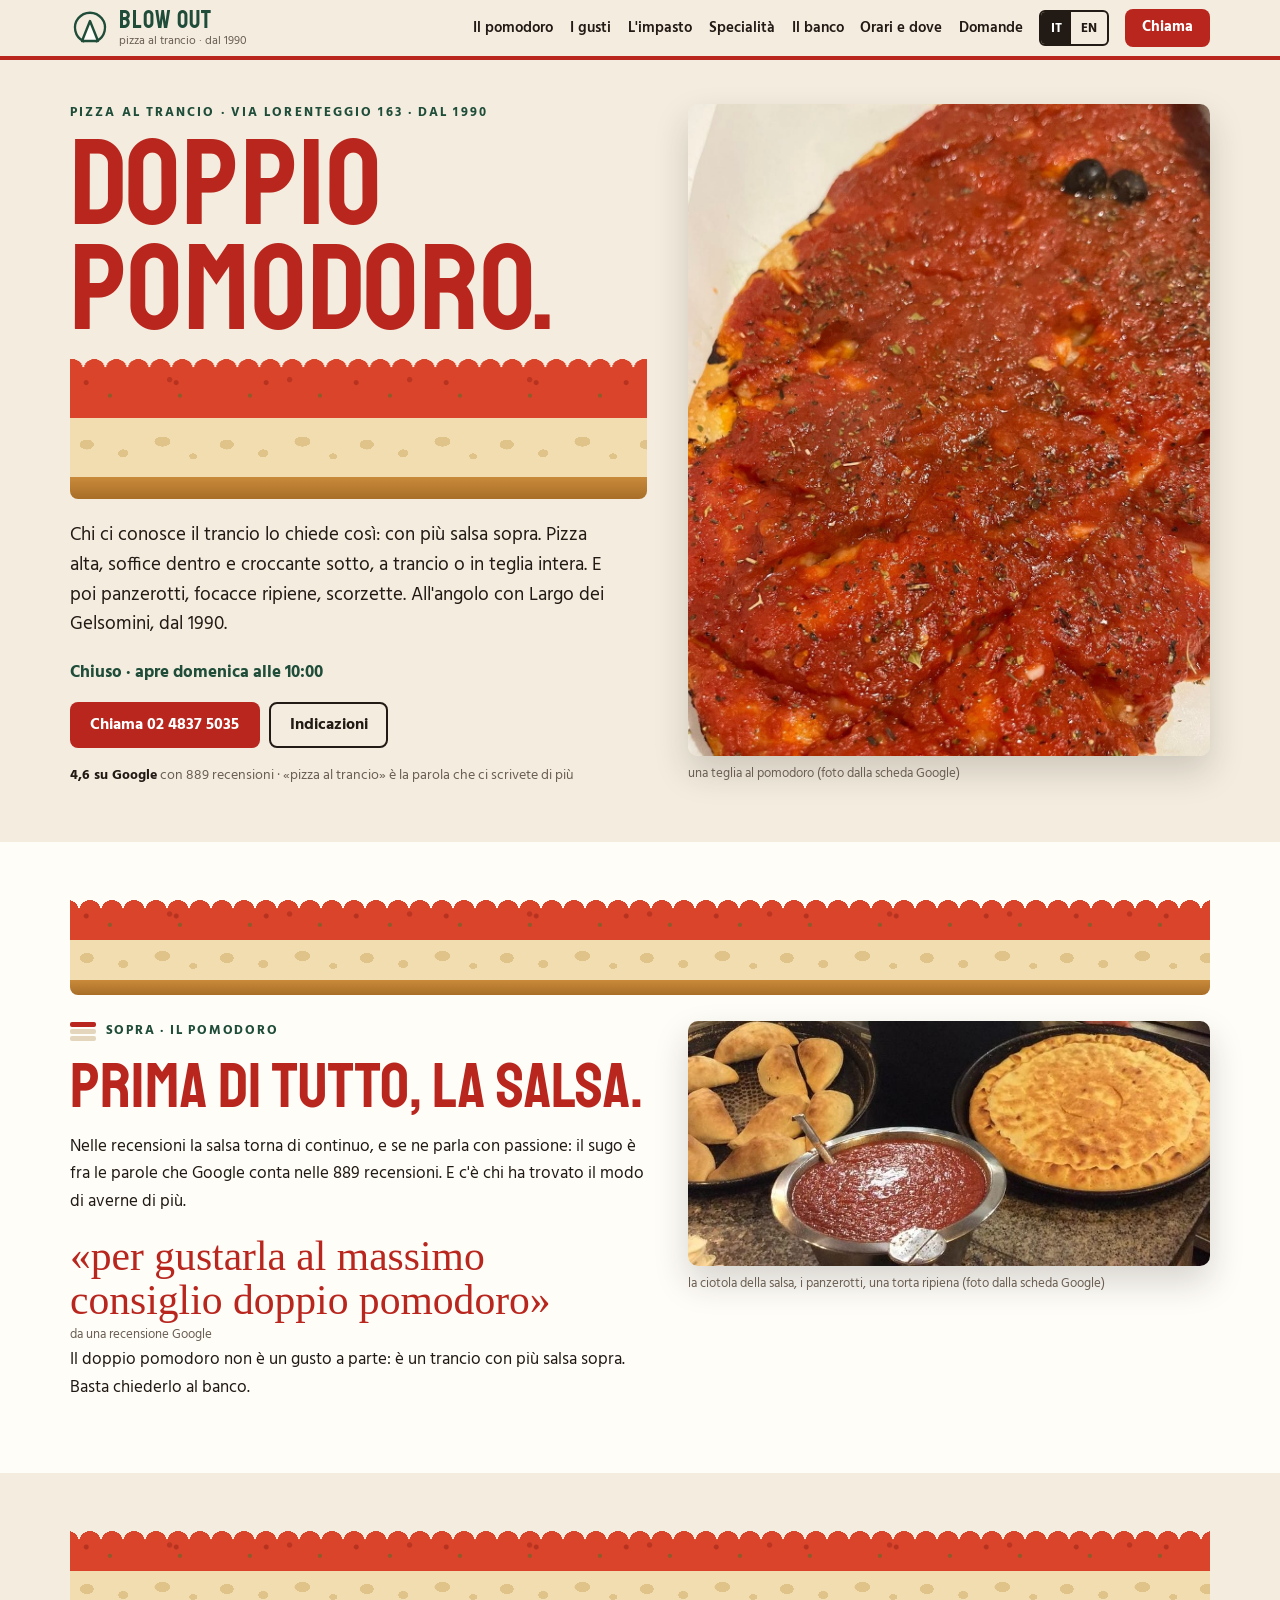
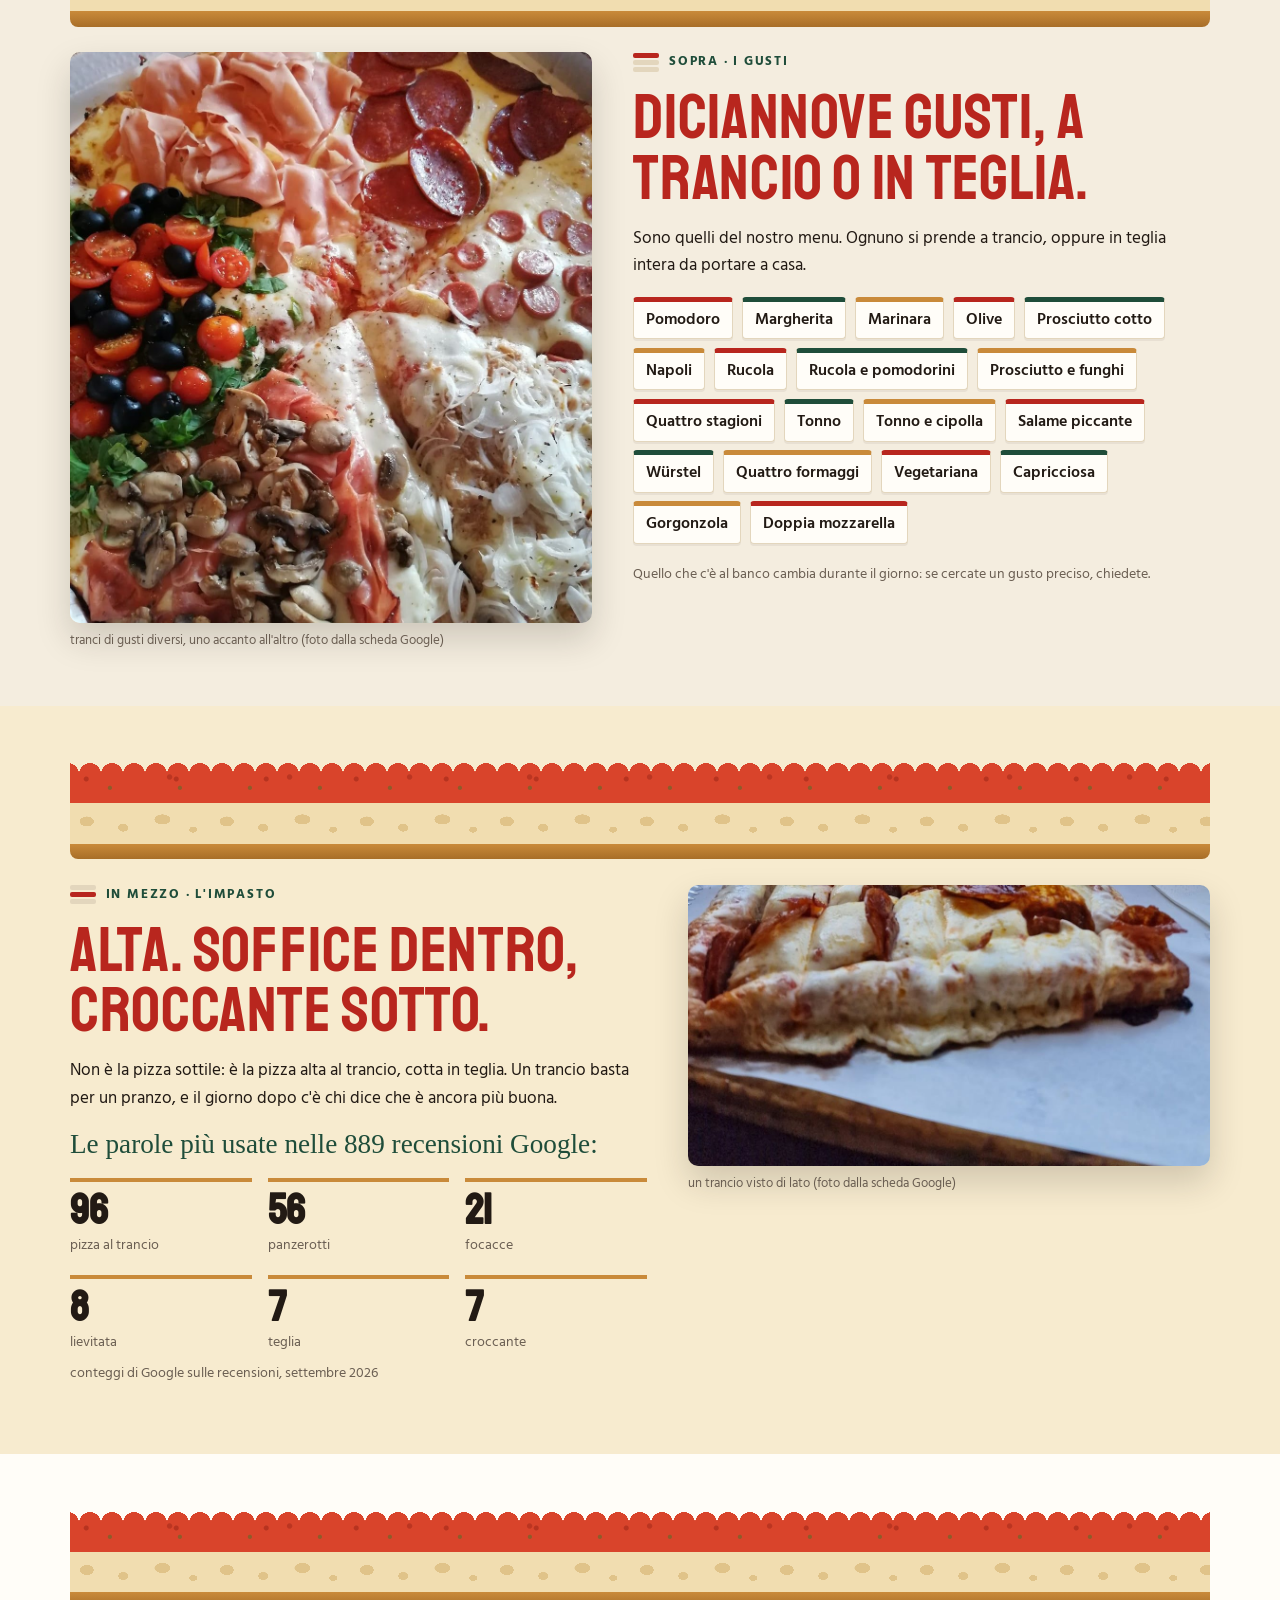
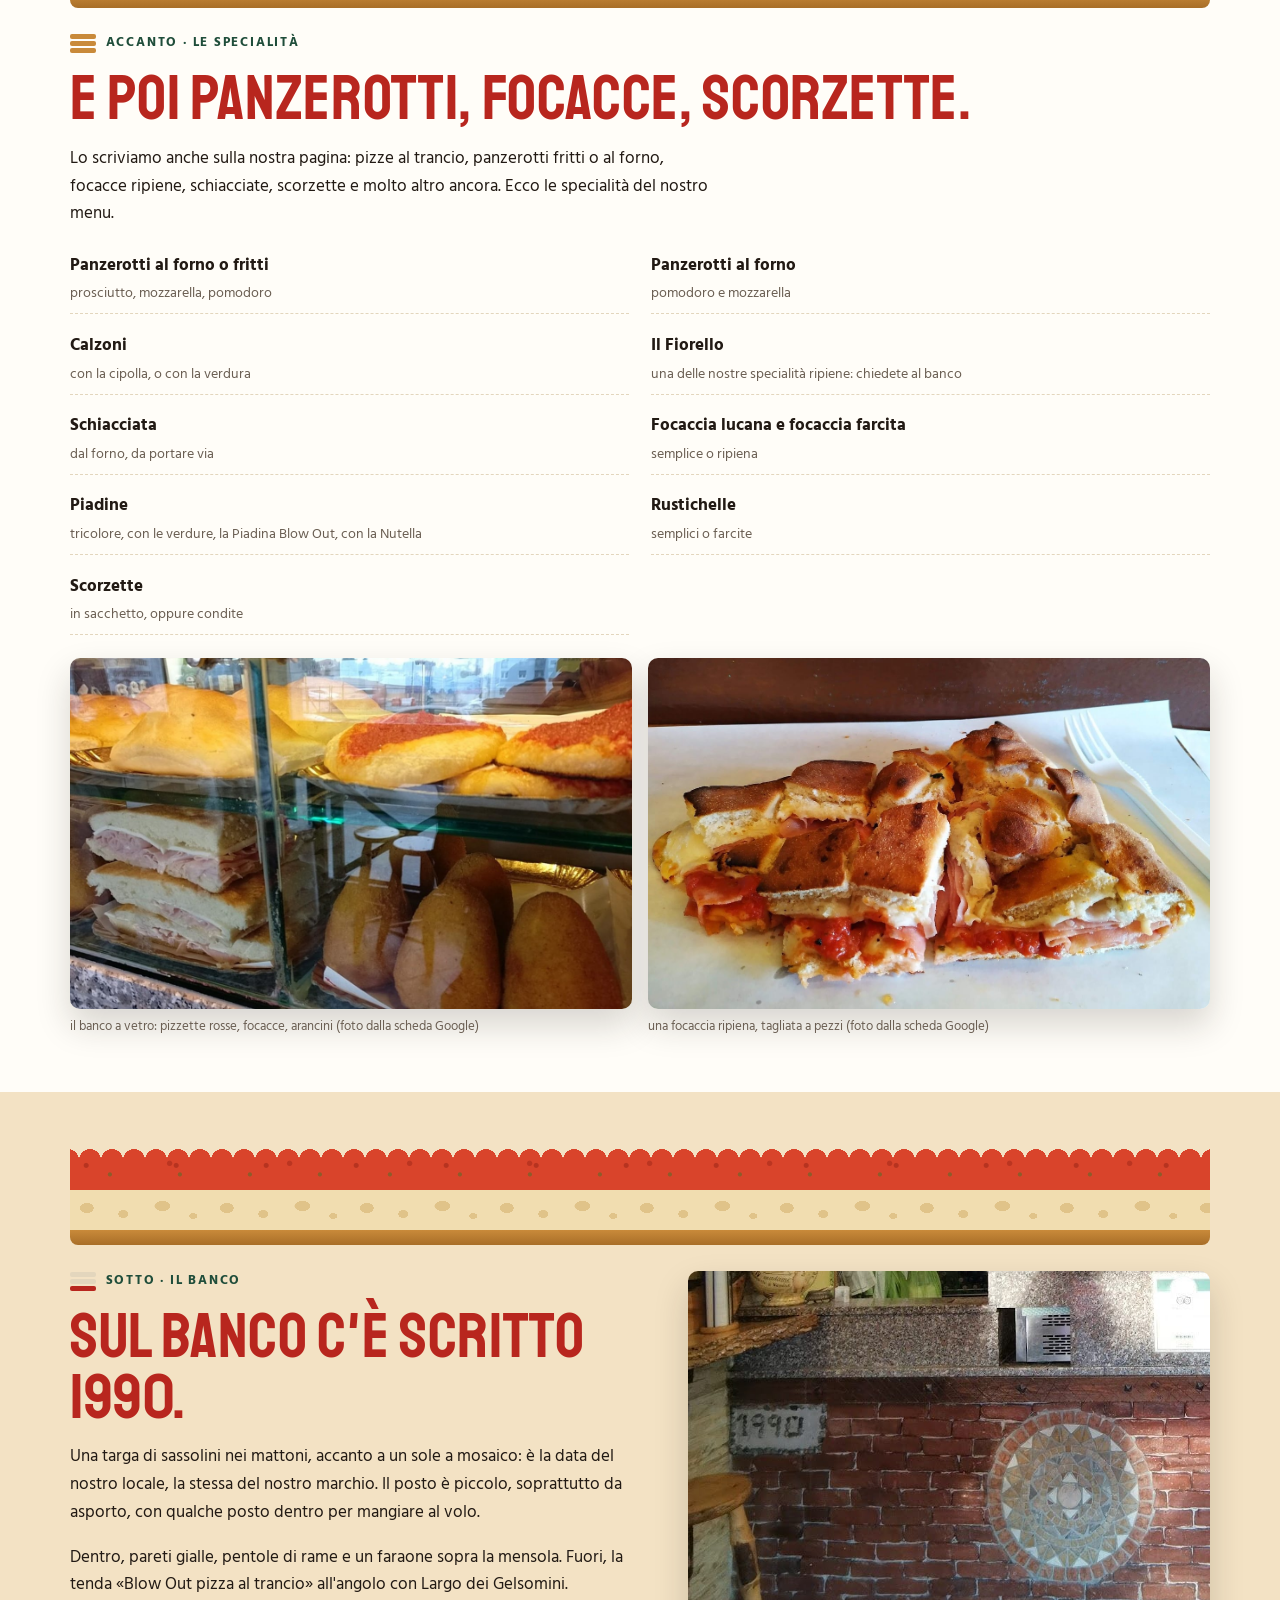
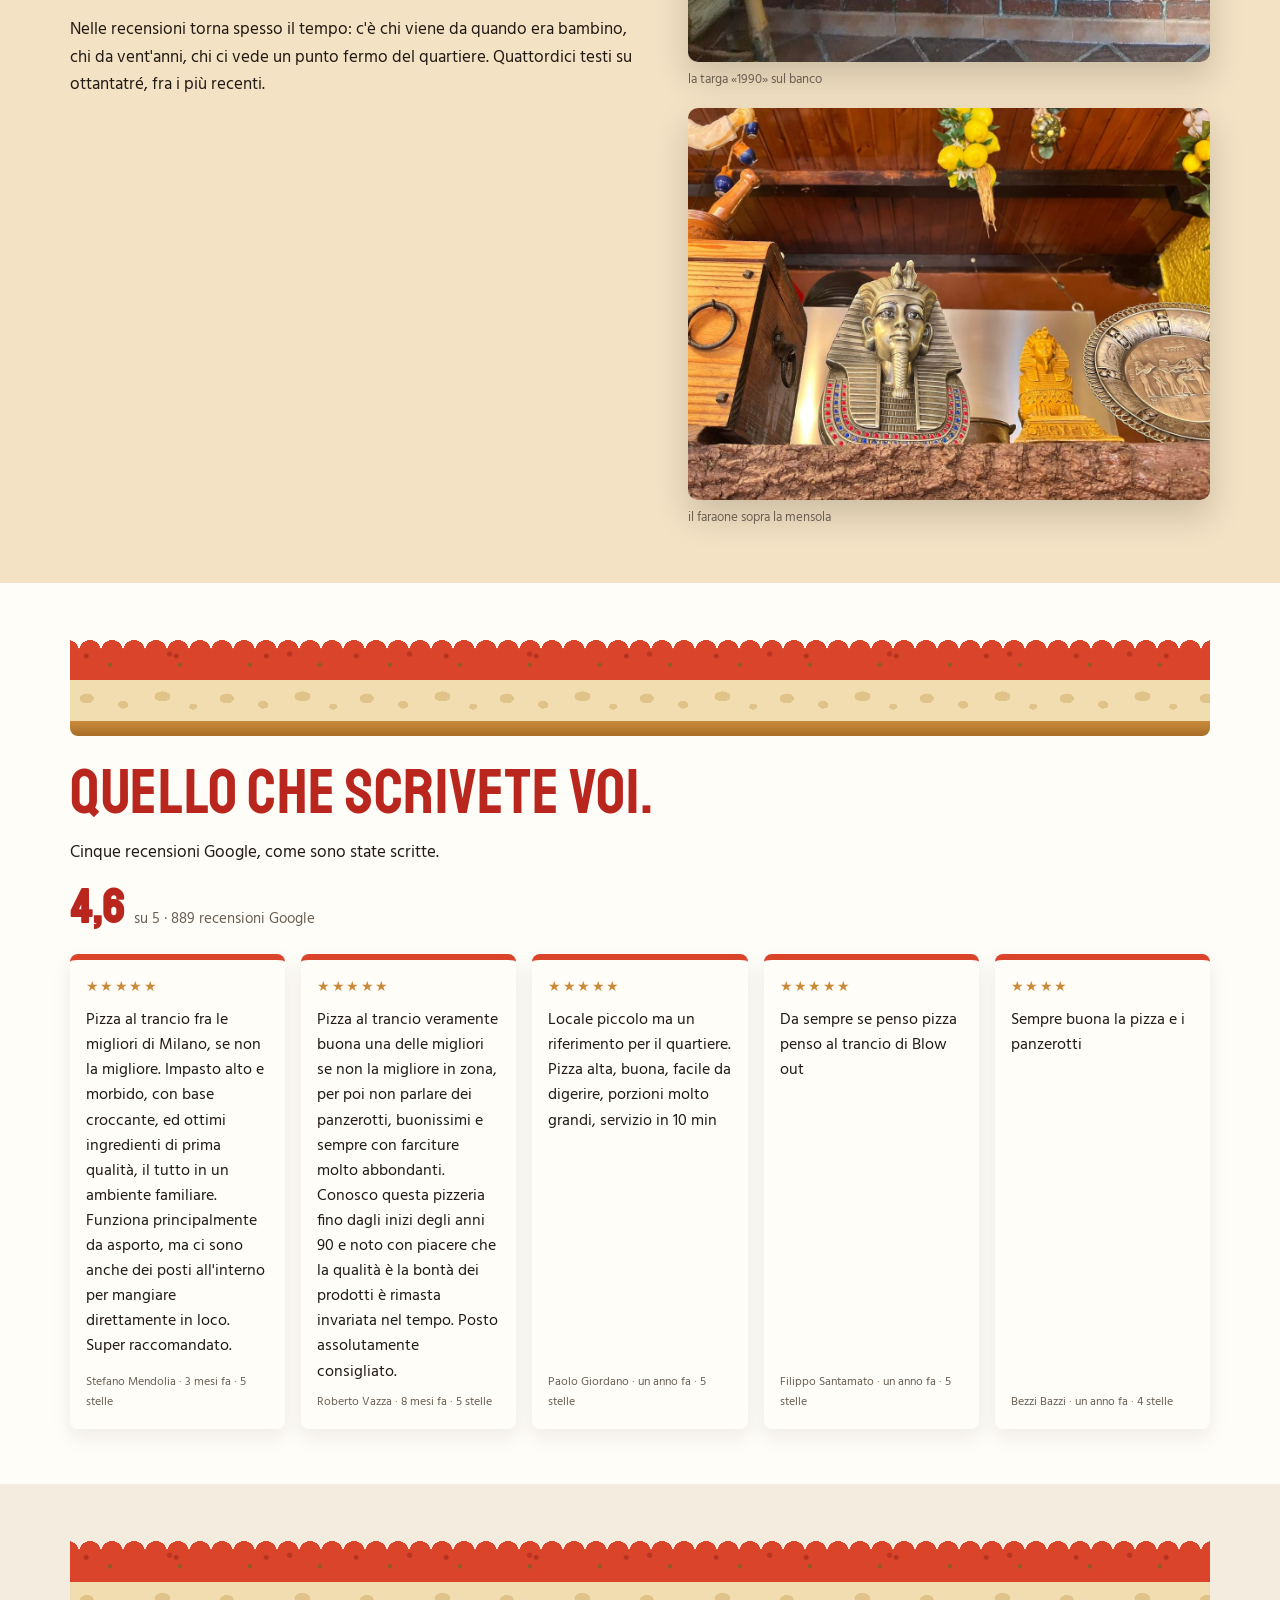
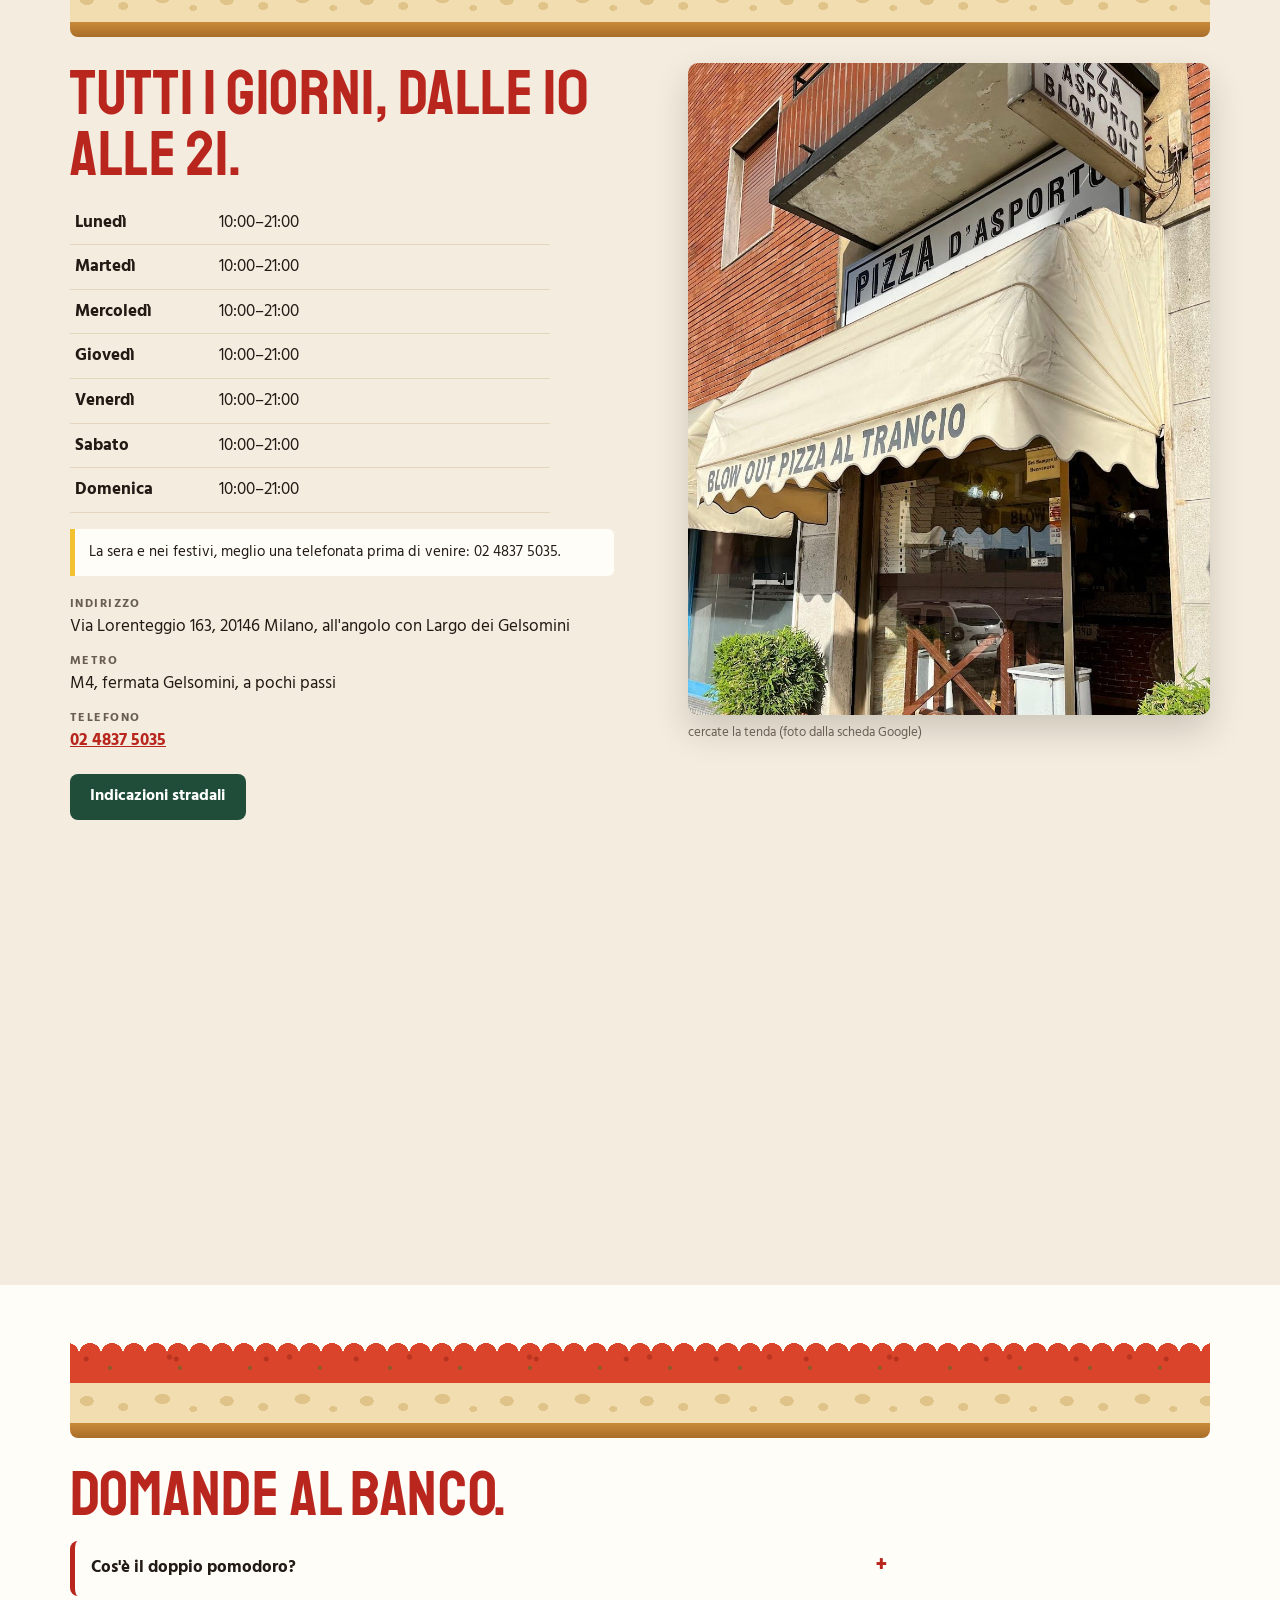
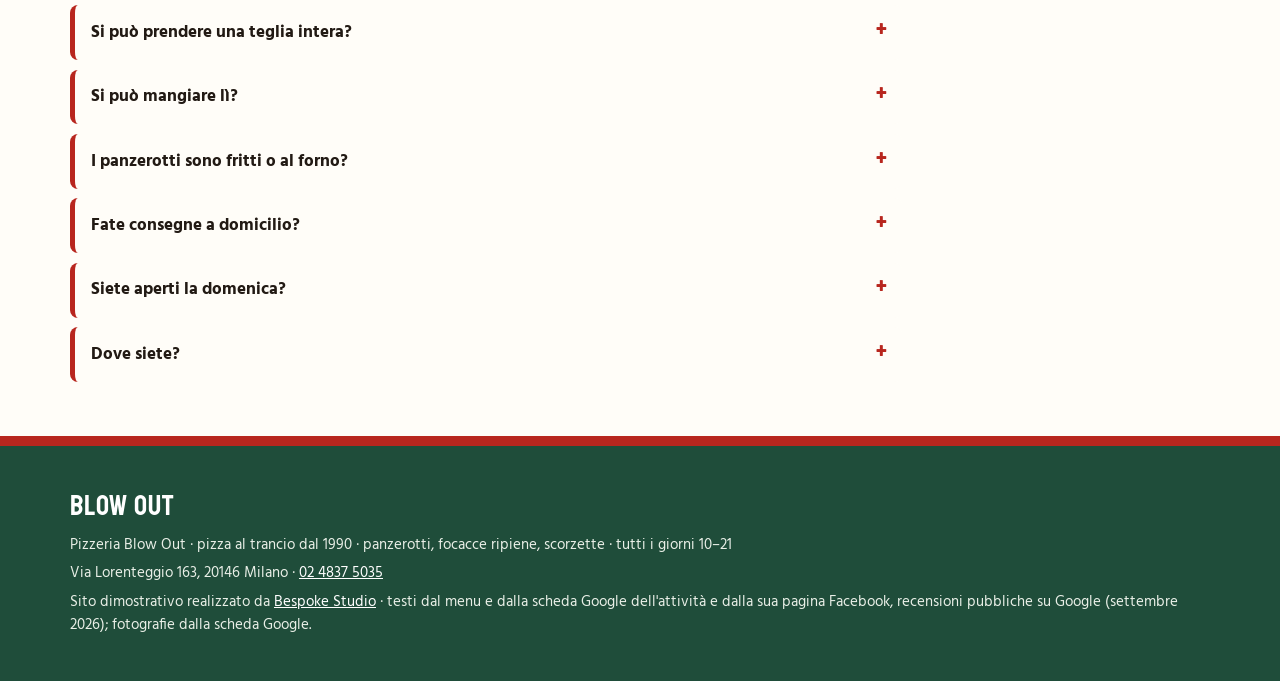
==== index.html @ b653954c "Pizzeria Blow Out: sito «Doppio pomodoro» (plumbing V4, firma il secondo mestolo) Co-Authored-By: Cl" ====
<!DOCTYPE html>
<html lang="it" class="no-js">
<head>
<meta charset="utf-8">
<meta name="viewport" content="width=device-width, initial-scale=1">
<title>Pizzeria Blow Out — Doppio pomodoro · pizza alta al trancio dal 1990, Via Lorenteggio 163, Milano</title>
<meta name="description" content="Pizzeria Blow Out, Via Lorenteggio 163 all'angolo con Largo dei Gelsomini (M4 Gelsomini), Milano: pizza alta al trancio o in teglia, panzerotti fritti o al forno, focacce ripiene, scorzette. Dal 1990, tutti i giorni dalle 10 alle 21.">
<link rel="canonical" href="https://rotenzark.github.io/pizzeria-blow-out/">
<meta property="og:type" content="website">
<meta property="og:title" content="Pizzeria Blow Out — Doppio pomodoro">
<meta property="og:description" content="Pizza alta al trancio col pomodoro sopra, panzerotti e focacce ripiene. Via Lorenteggio 163, angolo Largo dei Gelsomini, Milano. Dal 1990.">
<meta property="og:image" content="https://rotenzark.github.io/pizzeria-blow-out/img/og.jpg">
<meta property="og:url" content="https://rotenzark.github.io/pizzeria-blow-out/">
<meta property="og:locale" content="it_IT">
<meta name="twitter:card" content="summary_large_image">
<meta name="theme-color" content="#B8261E">
<link rel="icon" href="img/favicon.svg" type="image/svg+xml">
<link rel="icon" href="img/favicon-32.png" sizes="32x32" type="image/png">
<link rel="apple-touch-icon" href="img/apple-touch-icon.png">
<link rel="preconnect" href="https://fonts.googleapis.com">
<link rel="preconnect" href="https://fonts.gstatic.com" crossorigin>
<link href="https://fonts.googleapis.com/css2?family=Staatliches&family=Hind:wght@400;500;600;700&family=Just+Another+Hand&display=swap" rel="stylesheet">
<link rel="stylesheet" href="css/styles.css?v=1">
<script src="https://cdn.jsdelivr.net/npm/gsap@3.12.5/dist/gsap.min.js" defer></script>
<script src="https://cdn.jsdelivr.net/npm/gsap@3.12.5/dist/ScrollTrigger.min.js" defer></script>
<script src="js/main.js?v=1" defer></script>
<script type="application/ld+json">
{"@context":"https://schema.org","@type":"Restaurant","name":"Pizzeria Blow Out","servesCuisine":["Pizza al trancio","Panzerotti","Focacce"],"image":"https://rotenzark.github.io/pizzeria-blow-out/img/og.jpg","url":"https://rotenzark.github.io/pizzeria-blow-out/","telephone":"+390248375035","foundingDate":"1990","address":{"@type":"PostalAddress","streetAddress":"Via Lorenteggio 163","addressLocality":"Milano","postalCode":"20146","addressRegion":"MI","addressCountry":"IT"},"geo":{"@type":"GeoCoordinates","latitude":45.4496117,"longitude":9.1365062},"openingHoursSpecification":[{"@type":"OpeningHoursSpecification","dayOfWeek":["Monday","Tuesday","Wednesday","Thursday","Friday","Saturday","Sunday"],"opens":"10:00","closes":"21:00"}],"priceRange":"€"}
</script>
<script type="application/ld+json">
{"@context":"https://schema.org","@type":"FAQPage","mainEntity":[{"@type":"Question","name":"Cos'è il doppio pomodoro?","acceptedAnswer":{"@type":"Answer","text":"È il trancio con più salsa di pomodoro sopra: basta chiederlo al banco."}},{"@type":"Question","name":"Si può prendere una teglia intera?","acceptedAnswer":{"@type":"Answer","text":"Sì: tutti i diciannove gusti si prendono a trancio o in teglia intera."}},{"@type":"Question","name":"Si può mangiare lì?","acceptedAnswer":{"@type":"Answer","text":"Sì, ci sono alcuni posti dentro. Ma è soprattutto una pizzeria da asporto."}},{"@type":"Question","name":"I panzerotti sono fritti o al forno?","acceptedAnswer":{"@type":"Answer","text":"Tutti e due: al forno o fritti."}},{"@type":"Question","name":"Fate consegne a domicilio?","acceptedAnswer":{"@type":"Answer","text":"No: si passa al banco, a pochi passi dalla fermata Gelsomini della M4."}},{"@type":"Question","name":"Siete aperti la domenica?","acceptedAnswer":{"@type":"Answer","text":"Sì, tutti i giorni dalle 10 alle 21. La sera e nei festivi, meglio una telefonata prima."}},{"@type":"Question","name":"Dove siete?","acceptedAnswer":{"@type":"Answer","text":"Via Lorenteggio 163, all'angolo con Largo dei Gelsomini, a pochi passi dalla fermata Gelsomini della M4."}}]}
</script>
</head>
<body>

<div id="intro" class="intro" aria-hidden="true">
  <div class="intro__in">
    <svg class="intro__marchio" viewBox="0 0 40 40" aria-hidden="true"><path d="M13.5 33.2 A15 15 0 1 1 26.5 33.2" fill="none" stroke="#1F4D3A" stroke-width="2.2" stroke-linecap="round"/><path class="intro__spicchio" d="M20 13 L28 33 L12 33 Z" fill="#FFFDF8" stroke="#1F4D3A" stroke-width="2.2" stroke-linejoin="round"/></svg>
    <div class="strato strato--grande" id="introStrato" data-strato data-strato-manuale style="--mx:62%"><span class="strato__mestolo"></span><span class="strato__salsa"></span><span class="strato__impasto"></span><span class="strato__base"></span></div>
    <div class="intro__t" data-i18n="i.t">Doppio pomodoro.</div>
  </div>
  <button id="introSkip" class="intro__skip" type="button" data-i18n="i.skip">Salta</button>
</div>

<header class="testata">
  <div class="testata__in">
    <a class="marchio" href="#apertura" aria-label="Pizzeria Blow Out, torna all'inizio" data-i18n-aria="m.top">
      <svg viewBox="0 0 40 40" aria-hidden="true"><path d="M13.5 33.2 A15 15 0 1 1 26.5 33.2" fill="none" stroke="currentColor" stroke-width="2.4" stroke-linecap="round"/><path d="M20 13 L28 33 L12 33 Z" fill="#FFFDF8" stroke="currentColor" stroke-width="2.4" stroke-linejoin="round"/></svg>
      <span class="marchio__n"><b>Blow Out</b><small data-i18n="m.sub">pizza al trancio · dal 1990</small></span>
    </a>
    <nav id="mainNav" aria-label="Sezioni" data-i18n-aria="m.nav">
      <a href="#pomodoro" data-i18n="n.pomodoro">Il pomodoro</a>
      <a href="#gusti" data-i18n="n.gusti">I gusti</a>
      <a href="#impasto" data-i18n="n.impasto">L'impasto</a>
      <a href="#specialita" data-i18n="n.specialita">Specialità</a>
      <a href="#banco" data-i18n="n.banco">Il banco</a>
      <a href="#orari" data-i18n="n.orari">Orari e dove</a>
      <a href="#domande" data-i18n="n.domande">Domande</a>
    </nav>
    <div class="lingue" role="group" aria-label="Lingua" data-i18n-aria="m.lingua">
      <button type="button" data-lang="it" aria-pressed="true">IT</button>
      <button type="button" data-lang="en" aria-pressed="false">EN</button>
    </div>
    <a class="btn btn--rosso" href="tel:+390248375035" data-i18n="n.chiama">Chiama</a>
    <button id="burger" type="button" aria-label="Apri il menu" aria-controls="drawer" aria-expanded="false" data-i18n-aria="n.menu"><span></span><span></span><span></span></button>
  </div>
  <div id="drawer" hidden>
    <a href="#pomodoro" data-i18n="n.pomodoro">Il pomodoro</a>
    <a href="#gusti" data-i18n="n.gusti">I gusti</a>
    <a href="#impasto" data-i18n="n.impasto">L'impasto</a>
    <a href="#specialita" data-i18n="n.specialita">Specialità</a>
    <a href="#banco" data-i18n="n.banco">Il banco</a>
    <a href="#orari" data-i18n="n.orari">Orari e dove</a>
    <a href="#domande" data-i18n="n.domande">Domande</a>
  </div>
</header>

<main>

  <section id="apertura" class="apertura">
    <div class="dentro due">
      <div>
        <p class="kicker" data-i18n="h.kicker">Pizza al trancio · Via Lorenteggio 163 · dal 1990</p>
        <h1 data-i18n="h.t">Doppio<br>pomodoro.</h1>
        <div class="strato strato--grande" id="heroStrato" data-strato data-strato-manuale style="--mx:66%"><span class="strato__mestolo"></span><span class="strato__salsa"></span><span class="strato__impasto"></span><span class="strato__base"></span></div>
        <p class="apertura__p" data-i18n="h.p">Chi ci conosce il trancio lo chiede così: con più salsa sopra. Pizza alta, soffice dentro e croccante sotto, a trancio o in teglia intera. E poi panzerotti, focacce ripiene, scorzette. All'angolo con Largo dei Gelsomini, dal 1990.</p>
        <p class="apertura__stato" id="orarioStato" aria-live="polite"></p>
        <div class="apertura__azioni">
          <a class="btn btn--rosso" href="tel:+390248375035" data-i18n="h.chiama">Chiama 02 4837 5035</a>
          <a class="btn btn--vuoto" href="https://www.google.com/maps/search/?api=1&amp;query=Pizzeria+Blow+Out+Via+Lorenteggio+163+Milano" target="_blank" rel="noopener" data-i18n="h.indicazioni">Indicazioni</a>
        </div>
        <p class="apertura__badge" data-i18n="h.badge"><b>4,6 su Google</b> con 889 recensioni · «pizza al trancio» è la parola che ci scrivete di più</p>
      </div>
      <figure class="foto apertura__foto">
        <button class="shot" type="button" data-full="img/salsa.jpg" aria-label="Ingrandisci la foto della teglia al pomodoro" data-i18n-aria="h.zoom"><img src="img/salsa.jpg" alt="Una teglia di pizza coperta di salsa di pomodoro e origano" data-i18n-alt="h.alt" width="1200" height="1376" fetchpriority="high"></button>
        <figcaption data-i18n="h.fig">una teglia al pomodoro (foto dalla scheda Google)</figcaption>
      </figure>
    </div>
  </section>

  <section id="pomodoro" class="sezione sezione--bianca">
    <div class="dentro">
      <div class="strato" data-strato style="--mx:74%"><span class="strato__mestolo"></span><span class="strato__salsa"></span><span class="strato__impasto"></span><span class="strato__base"></span></div>
      <div class="due">
        <div class="testo">
          <p class="livello"><span class="livello__segno" data-l="sopra"><i></i><i></i><i></i></span><span data-i18n="p.liv">Sopra · il pomodoro</span></p>
          <h2 data-i18n="p.t">Prima di tutto, la salsa.</h2>
          <p data-i18n="p.p1">Nelle recensioni la salsa torna di continuo, e se ne parla con passione: il sugo è fra le parole che Google conta nelle 889 recensioni. E c'è chi ha trovato il modo di averne di più.</p>
          <p class="citazione"><span data-i18n="p.cit">«per gustarla al massimo consiglio doppio pomodoro»</span><small data-i18n="p.cit2">da una recensione Google</small></p>
          <p data-i18n="p.p2">Il doppio pomodoro non è un gusto a parte: è un trancio con più salsa sopra. Basta chiederlo al banco.</p>
        </div>
        <figure class="foto">
          <button class="shot" type="button" data-full="img/mestolo.jpg" aria-label="Ingrandisci la foto della salsa" data-i18n-aria="p.zoom"><img src="img/mestolo.jpg" alt="Una ciotola di salsa di pomodoro col mestolo, accanto a un vassoio di panzerotti e a una torta ripiena" data-i18n-alt="p.alt" width="800" height="376"></button>
          <figcaption data-i18n="p.fig">la ciotola della salsa, i panzerotti, una torta ripiena (foto dalla scheda Google)</figcaption>
        </figure>
      </div>
    </div>
  </section>

  <section id="gusti" class="sezione sezione--crema">
    <div class="dentro">
      <div class="strato" data-strato style="--mx:34%"><span class="strato__mestolo"></span><span class="strato__salsa"></span><span class="strato__impasto"></span><span class="strato__base"></span></div>
      <div class="due due--inv">
        <figure class="foto">
          <button class="shot" type="button" data-full="img/gusti.jpg" aria-label="Ingrandisci la foto dei gusti" data-i18n-aria="g.zoom"><img src="img/gusti.jpg" alt="Tranci di gusti diversi accostati: pomodorini e olive, prosciutto, salame, funghi, cipolla" data-i18n-alt="g.alt" width="1100" height="1203"></button>
          <figcaption data-i18n="g.fig">tranci di gusti diversi, uno accanto all'altro (foto dalla scheda Google)</figcaption>
        </figure>
        <div class="testo">
          <p class="livello"><span class="livello__segno" data-l="sopra"><i></i><i></i><i></i></span><span data-i18n="g.liv">Sopra · i gusti</span></p>
          <h2 data-i18n="g.t">Diciannove gusti, a trancio o in teglia.</h2>
          <p data-i18n="g.p1">Sono quelli del nostro menu. Ognuno si prende a trancio, oppure in teglia intera da portare a casa.</p>
          <ul class="cartellini">
            <li data-i18n="g.1">Pomodoro</li><li data-i18n="g.2">Margherita</li><li data-i18n="g.3">Marinara</li><li data-i18n="g.4">Olive</li><li data-i18n="g.5">Prosciutto cotto</li><li data-i18n="g.6">Napoli</li><li data-i18n="g.7">Rucola</li><li data-i18n="g.8">Rucola e pomodorini</li><li data-i18n="g.9">Prosciutto e funghi</li><li data-i18n="g.10">Quattro stagioni</li><li data-i18n="g.11">Tonno</li><li data-i18n="g.12">Tonno e cipolla</li><li data-i18n="g.13">Salame piccante</li><li data-i18n="g.14">Würstel</li><li data-i18n="g.15">Quattro formaggi</li><li data-i18n="g.16">Vegetariana</li><li data-i18n="g.17">Capricciosa</li><li data-i18n="g.18">Gorgonzola</li><li data-i18n="g.19">Doppia mozzarella</li>
          </ul>
          <p class="nota" data-i18n="g.nota">Quello che c'è al banco cambia durante il giorno: se cercate un gusto preciso, chiedete.</p>
        </div>
      </div>
    </div>
  </section>

  <section id="impasto" class="sezione sezione--impasto">
    <div class="dentro">
      <div class="strato" data-strato style="--mx:58%"><span class="strato__mestolo"></span><span class="strato__salsa"></span><span class="strato__impasto"></span><span class="strato__base"></span></div>
      <div class="due">
        <div class="testo">
          <p class="livello"><span class="livello__segno" data-l="mezzo"><i></i><i></i><i></i></span><span data-i18n="m.liv">In mezzo · l'impasto</span></p>
          <h2 data-i18n="m.t">Alta. Soffice dentro, croccante sotto.</h2>
          <p data-i18n="m.p1">Non è la pizza sottile: è la pizza alta al trancio, cotta in teglia. Un trancio basta per un pranzo, e il giorno dopo c'è chi dice che è ancora più buona.</p>
          <p class="mano" data-i18n="m.mano">Le parole più usate nelle 889 recensioni Google:</p>
          <div class="parole">
            <div class="reveal reveal-d1"><strong>96</strong><span data-i18n="m.k1">pizza al trancio</span></div>
            <div class="reveal reveal-d2"><strong>56</strong><span data-i18n="m.k2">panzerotti</span></div>
            <div class="reveal reveal-d3"><strong>21</strong><span data-i18n="m.k3">focacce</span></div>
            <div class="reveal reveal-d1"><strong>8</strong><span data-i18n="m.k4">lievitata</span></div>
            <div class="reveal reveal-d2"><strong>7</strong><span data-i18n="m.k5">teglia</span></div>
            <div class="reveal reveal-d3"><strong>7</strong><span data-i18n="m.k6">croccante</span></div>
          </div>
          <p class="nota" data-i18n="m.kn">conteggi di Google sulle recensioni, settembre 2026</p>
        </div>
        <figure class="foto">
          <button class="shot" type="button" data-full="img/alta.jpg" aria-label="Ingrandisci la foto del trancio visto di lato" data-i18n-aria="m.zoom"><img src="img/alta.jpg" alt="Un trancio al salame piccante visto di lato: l'impasto alto e soffice" data-i18n-alt="m.alt" width="1100" height="594"></button>
          <figcaption data-i18n="m.fig">un trancio visto di lato (foto dalla scheda Google)</figcaption>
        </figure>
      </div>
    </div>
  </section>

  <section id="specialita" class="sezione sezione--bianca">
    <div class="dentro">
      <div class="strato" data-strato style="--mx:22%"><span class="strato__mestolo"></span><span class="strato__salsa"></span><span class="strato__impasto"></span><span class="strato__base"></span></div>
      <p class="livello"><span class="livello__segno" data-l="accanto"><i></i><i></i><i></i></span><span data-i18n="s.liv">Accanto · le specialità</span></p>
      <h2 data-i18n="s.t">E poi panzerotti, focacce, scorzette.</h2>
      <p class="testo" data-i18n="s.p1">Lo scriviamo anche sulla nostra pagina: pizze al trancio, panzerotti fritti o al forno, focacce ripiene, schiacciate, scorzette e molto altro ancora. Ecco le specialità del nostro menu.</p>
      <ul class="specialita">
        <li class="reveal reveal-d1"><b data-i18n="s.1t">Panzerotti al forno o fritti</b><span data-i18n="s.1p">prosciutto, mozzarella, pomodoro</span></li>
        <li class="reveal reveal-d2"><b data-i18n="s.2t">Panzerotti al forno</b><span data-i18n="s.2p">pomodoro e mozzarella</span></li>
        <li class="reveal reveal-d3"><b data-i18n="s.3t">Calzoni</b><span data-i18n="s.3p">con la cipolla, o con la verdura</span></li>
        <li class="reveal reveal-d1"><b data-i18n="s.4t">Il Fiorello</b><span data-i18n="s.4p">una delle nostre specialità ripiene: chiedete al banco</span></li>
        <li class="reveal reveal-d2"><b data-i18n="s.5t">Schiacciata</b><span data-i18n="s.5p">dal forno, da portare via</span></li>
        <li class="reveal reveal-d3"><b data-i18n="s.6t">Focaccia lucana e focaccia farcita</b><span data-i18n="s.6p">semplice o ripiena</span></li>
        <li class="reveal reveal-d1"><b data-i18n="s.7t">Piadine</b><span data-i18n="s.7p">tricolore, con le verdure, la Piadina Blow Out, con la Nutella</span></li>
        <li class="reveal reveal-d2"><b data-i18n="s.8t">Rustichelle</b><span data-i18n="s.8p">semplici o farcite</span></li>
        <li class="reveal reveal-d3"><b data-i18n="s.9t">Scorzette</b><span data-i18n="s.9p">in sacchetto, oppure condite</span></li>
      </ul>
      <div class="fotodue">
        <figure class="foto">
          <button class="shot" type="button" data-full="img/vetrina-banco.jpg" aria-label="Ingrandisci la foto del banco a vetro" data-i18n-aria="s.zoom1"><img src="img/vetrina-banco.jpg" alt="Il banco a vetro con pizzette rosse, focaccia farcita e arancini" data-i18n-alt="s.alt1" width="1400" height="788"></button>
          <figcaption data-i18n="s.fig1">il banco a vetro: pizzette rosse, focacce, arancini (foto dalla scheda Google)</figcaption>
        </figure>
        <figure class="foto">
          <button class="shot" type="button" data-full="img/ripieno.jpg" aria-label="Ingrandisci la foto della focaccia ripiena" data-i18n-aria="s.zoom2"><img src="img/ripieno.jpg" alt="Una focaccia ripiena di prosciutto e pomodoro, tagliata a pezzi" data-i18n-alt="s.alt2" width="1300" height="819"></button>
          <figcaption data-i18n="s.fig2">una focaccia ripiena, tagliata a pezzi (foto dalla scheda Google)</figcaption>
        </figure>
      </div>
    </div>
  </section>

  <section id="banco" class="sezione sezione--crosta">
    <div class="dentro">
      <div class="strato" data-strato style="--mx:80%"><span class="strato__mestolo"></span><span class="strato__salsa"></span><span class="strato__impasto"></span><span class="strato__base"></span></div>
      <div class="due">
        <div class="testo">
          <p class="livello"><span class="livello__segno" data-l="sotto"><i></i><i></i><i></i></span><span data-i18n="b.liv">Sotto · il banco</span></p>
          <h2 data-i18n="b.t">Sul banco c'è scritto 1990.</h2>
          <p data-i18n="b.p1">Una targa di sassolini nei mattoni, accanto a un sole a mosaico: è la data del nostro locale, la stessa del nostro marchio. Il posto è piccolo, soprattutto da asporto, con qualche posto dentro per mangiare al volo.</p>
          <p data-i18n="b.p2">Dentro, pareti gialle, pentole di rame e un faraone sopra la mensola. Fuori, la tenda «Blow Out pizza al trancio» all'angolo con Largo dei Gelsomini.</p>
          <p data-i18n="b.p3">Nelle recensioni torna spesso il tempo: c'è chi viene da quando era bambino, chi da vent'anni, chi ci vede un punto fermo del quartiere. Quattordici testi su ottantatré, fra i più recenti.</p>
        </div>
        <div class="pila">
          <figure class="foto">
            <button class="shot" type="button" data-full="img/banco.jpg" aria-label="Ingrandisci la foto del banco con la targa 1990" data-i18n-aria="b.zoom2"><img src="img/banco.jpg" alt="Il banco in mattoni con la targa 1990 e il sole a mosaico" data-i18n-alt="b.alt2" width="744" height="592"></button>
            <figcaption data-i18n="b.fig2">la targa «1990» sul banco</figcaption>
          </figure>
          <figure class="foto">
            <button class="shot" type="button" data-full="img/faraone.jpg" aria-label="Ingrandisci la foto del faraone" data-i18n-aria="b.zoom3"><img src="img/faraone.jpg" alt="Un busto di faraone e una sfinge sulla mensola di legno" data-i18n-alt="b.alt3" width="1200" height="920"></button>
            <figcaption data-i18n="b.fig3">il faraone sopra la mensola</figcaption>
          </figure>
        </div>
      </div>
    </div>
  </section>

  <section id="recensioni" class="sezione sezione--bianca">
    <div class="dentro">
      <div class="strato" data-strato style="--mx:46%"><span class="strato__mestolo"></span><span class="strato__salsa"></span><span class="strato__impasto"></span><span class="strato__base"></span></div>
      <h2 data-i18n="r.t">Quello che scrivete voi.</h2>
      <p data-i18n="r.p">Cinque recensioni Google, come sono state scritte.</p>
      <div class="voto"><strong>4,6</strong><span data-i18n="r.voto">su 5 · 889 recensioni Google</span></div>
      <ul class="recensioni">
        <li class="rec reveal reveal-d1"><div class="rec__stelle" aria-label="5 stelle" data-i18n-aria="r.s5">★★★★★</div><p data-i18n="r.1">Pizza al trancio fra le migliori di Milano, se non la migliore. Impasto alto e morbido, con base croccante, ed ottimi ingredienti di prima qualità, il tutto in un ambiente familiare. Funziona principalmente da asporto, ma ci sono anche dei posti all'interno per mangiare direttamente in loco. Super raccomandato.</p><footer data-i18n="r.f1">Stefano Mendolia · 3 mesi fa · 5 stelle</footer></li>
        <li class="rec reveal reveal-d2"><div class="rec__stelle" aria-label="5 stelle" data-i18n-aria="r.s5">★★★★★</div><p data-i18n="r.2">Pizza al trancio veramente buona una delle migliori se non la migliore in zona, per poi non parlare dei panzerotti, buonissimi e sempre con farciture molto abbondanti. Conosco questa pizzeria fino dagli inizi degli anni 90 e noto con piacere che la qualità è la bontà dei prodotti è rimasta invariata nel tempo. Posto assolutamente consigliato.</p><footer data-i18n="r.f2">Roberto Vazza · 8 mesi fa · 5 stelle</footer></li>
        <li class="rec reveal reveal-d3"><div class="rec__stelle" aria-label="5 stelle" data-i18n-aria="r.s5">★★★★★</div><p data-i18n="r.3">Locale piccolo ma un riferimento per il quartiere. Pizza alta, buona, facile da digerire, porzioni molto grandi, servizio in 10 min</p><footer data-i18n="r.f3">Paolo Giordano · un anno fa · 5 stelle</footer></li>
        <li class="rec reveal reveal-d1"><div class="rec__stelle" aria-label="5 stelle" data-i18n-aria="r.s5">★★★★★</div><p data-i18n="r.4">Da sempre se penso pizza penso al trancio di Blow out</p><footer data-i18n="r.f4">Filippo Santamato · un anno fa · 5 stelle</footer></li>
        <li class="rec reveal reveal-d2"><div class="rec__stelle" aria-label="4 stelle" data-i18n-aria="r.s4">★★★★</div><p data-i18n="r.5">Sempre buona la pizza e i panzerotti</p><footer data-i18n="r.f5">Bezzi Bazzi · un anno fa · 4 stelle</footer></li>
      </ul>
    </div>
  </section>

  <section id="orari" class="sezione sezione--crema orari">
    <div class="dentro">
      <div class="strato" data-strato style="--mx:64%"><span class="strato__mestolo"></span><span class="strato__salsa"></span><span class="strato__impasto"></span><span class="strato__base"></span></div>
      <div class="due">
        <div>
          <h2 data-i18n="o.t">Tutti i giorni, dalle 10 alle 21.</h2>
          <table>
            <tbody>
              <tr data-day="1"><td data-i18n="o.lun">lunedì</td><td>10:00–21:00</td></tr>
              <tr data-day="2"><td data-i18n="o.mar">martedì</td><td>10:00–21:00</td></tr>
              <tr data-day="3"><td data-i18n="o.mer">mercoledì</td><td>10:00–21:00</td></tr>
              <tr data-day="4"><td data-i18n="o.gio">giovedì</td><td>10:00–21:00</td></tr>
              <tr data-day="5"><td data-i18n="o.ven">venerdì</td><td>10:00–21:00</td></tr>
              <tr data-day="6"><td data-i18n="o.sab">sabato</td><td>10:00–21:00</td></tr>
              <tr data-day="0"><td data-i18n="o.dom">domenica</td><td>10:00–21:00</td></tr>
            </tbody>
          </table>
          <p class="avviso" data-i18n="o.avviso">La sera e nei festivi, meglio una telefonata prima di venire: 02 4837 5035.</p>
          <dl class="contatti">
            <div><dt data-i18n="o.ind">Indirizzo</dt><dd data-i18n="o.indv">Via Lorenteggio 163, 20146 Milano, all'angolo con Largo dei Gelsomini</dd></div>
            <div><dt data-i18n="o.metro">Metro</dt><dd data-i18n="o.metrov">M4, fermata Gelsomini, a pochi passi</dd></div>
            <div><dt data-i18n="o.tel">Telefono</dt><dd><a href="tel:+390248375035">02 4837 5035</a></dd></div>
          </dl>
          <a class="btn btn--verde" href="https://www.google.com/maps/search/?api=1&amp;query=Pizzeria+Blow+Out+Via+Lorenteggio+163+Milano" target="_blank" rel="noopener" data-i18n="o.btn">Indicazioni stradali</a>
        </div>
        <figure class="foto">
          <button class="shot" type="button" data-full="img/vetrina.jpg" aria-label="Ingrandisci la foto della vetrina" data-i18n-aria="o.zoom"><img src="img/vetrina.jpg" alt="La vetrina con la tenda Blow Out pizza al trancio" data-i18n-alt="o.alt" width="960" height="1440"></button>
          <figcaption data-i18n="o.fig">cercate la tenda (foto dalla scheda Google)</figcaption>
        </figure>
        <div class="mappa">
          <iframe src="https://www.google.com/maps?q=Pizzeria+Blow+Out,+Via+Lorenteggio+163,+20146+Milano&amp;z=16&amp;output=embed" title="Mappa: Pizzeria Blow Out, Via Lorenteggio 163, Milano" loading="lazy" referrerpolicy="no-referrer-when-downgrade" allowfullscreen data-i18n-title="o.mappa"></iframe>
        </div>
      </div>
    </div>
  </section>

  <section id="domande" class="sezione sezione--bianca">
    <div class="dentro">
      <div class="strato" data-strato style="--mx:28%"><span class="strato__mestolo"></span><span class="strato__salsa"></span><span class="strato__impasto"></span><span class="strato__base"></span></div>
      <h2 data-i18n="q.t">Domande al banco.</h2>
      <div class="faq">
        <details class="reveal reveal-d1"><summary data-i18n="q.1t">Cos'è il doppio pomodoro?</summary><p data-i18n="q.1p">È il trancio con più salsa di pomodoro sopra: basta chiederlo al banco.</p></details>
        <details class="reveal reveal-d2"><summary data-i18n="q.2t">Si può prendere una teglia intera?</summary><p data-i18n="q.2p">Sì: tutti i diciannove gusti si prendono a trancio o in teglia intera.</p></details>
        <details class="reveal reveal-d3"><summary data-i18n="q.3t">Si può mangiare lì?</summary><p data-i18n="q.3p">Sì, ci sono alcuni posti dentro. Ma è soprattutto una pizzeria da asporto.</p></details>
        <details class="reveal reveal-d1"><summary data-i18n="q.4t">I panzerotti sono fritti o al forno?</summary><p data-i18n="q.4p">Tutti e due: al forno o fritti.</p></details>
        <details class="reveal reveal-d2"><summary data-i18n="q.5t">Fate consegne a domicilio?</summary><p data-i18n="q.5p">No: si passa al banco, a pochi passi dalla fermata Gelsomini della M4.</p></details>
        <details class="reveal reveal-d3"><summary data-i18n="q.6t">Siete aperti la domenica?</summary><p data-i18n="q.6p">Sì, tutti i giorni dalle 10 alle 21. La sera e nei festivi, meglio una telefonata prima.</p></details>
        <details class="reveal reveal-d1"><summary data-i18n="q.7t">Dove siete?</summary><p data-i18n="q.7p">Via Lorenteggio 163, all'angolo con Largo dei Gelsomini, a pochi passi dalla fermata Gelsomini della M4.</p></details>
      </div>
    </div>
  </section>

</main>

<footer class="piede">
  <div class="piede__dentro">
    <p class="piede__n">Blow Out</p>
    <p data-i18n="p.1">Pizzeria Blow Out · pizza al trancio dal 1990 · panzerotti, focacce ripiene, scorzette · tutti i giorni 10–21</p>
    <p>Via Lorenteggio 163, 20146 Milano · <a href="tel:+390248375035">02 4837 5035</a></p>
    <p data-i18n="p.3">Sito dimostrativo realizzato da <a href="https://bespokestud.io" rel="noopener">Bespoke Studio</a> · testi dal menu e dalla scheda Google dell'attività e dalla sua pagina Facebook, recensioni pubbliche su Google (settembre 2026); fotografie dalla scheda Google.</p>
  </div>
</footer>

<nav id="actionBar" class="barra" aria-label="Azioni rapide" data-i18n-aria="a.nav">
  <a href="tel:+390248375035" data-i18n="a.chiama">Chiama</a>
  <a href="#gusti" data-i18n="a.gusti">Gusti</a>
  <a href="#orari" data-i18n="a.orari">Orari</a>
  <a href="https://www.google.com/maps/search/?api=1&amp;query=Pizzeria+Blow+Out+Via+Lorenteggio+163+Milano" target="_blank" rel="noopener" data-i18n="a.mappa">Mappa</a>
</nav>

<div id="lightbox" hidden role="dialog" aria-modal="true" aria-label="Foto ingrandita" data-i18n-aria="m.lightbox">
  <button id="lightboxClose" type="button" aria-label="Chiudi" data-i18n-aria="m.chiudi">×</button>
  <img id="lightboxImg" src="" alt="">
</div>

</body>
</html>
---- css/styles.css ----
/* Pizzeria Blow Out — «Doppio pomodoro.» — il trancio in sezione. Plumbing V4. */
[hidden]{display:none !important}
:root{
  --rosso:#B8261E;--salsa:#D9442B;--salsa-2:#A8231A;--verde:#1F4D3A;--verde-2:#2E6B52;
  --crema:#F4EDDF;--crema-2:#EFE4CF;--bianco:#FFFDF8;--impasto:#F1DDB0;--alveolo:#E0C389;
  --crosta:#C98A3A;--crosta-2:#A86E28;--giallo:#F2C230;--ink:#221A14;--grigio:#6A5E52;--riga:#E3D6BD;
  --f-tit:'Staatliches','Arial Narrow',Impact,sans-serif;--f-txt:'Hind','Segoe UI',Arial,sans-serif;--f-mano:'Just Another Hand','Comic Sans MS',cursive;
  --max:1180px;--gut:1.25rem;
}
*{box-sizing:border-box}
html{scroll-behavior:smooth;-webkit-text-size-adjust:100%}
body{margin:0;font-family:var(--f-txt);font-size:1.08rem;line-height:1.6;color:var(--ink);background:var(--crema)}
img{max-width:100%;height:auto;display:block}
a{color:var(--rosso)}
h1,h2,h3{font-family:var(--f-tit);font-weight:400;line-height:.95;margin:0;letter-spacing:.01em}
p{margin:0 0 1em}
.dentro{max-width:var(--max);margin:0 auto;padding:0 var(--gut)}
.no-js .intro{display:none}

/* ── lo strato (firma): pomodoro doppio, impasto con gli alveoli, crosta ── */
.strato{position:relative;height:clamp(58px,7.5vw,96px);display:flex;flex-direction:column;justify-content:flex-end;margin:0 0 1.6rem}
.strato__salsa{display:block;height:42%;background:var(--salsa);background-image:radial-gradient(circle at 18% 40%,rgba(120,20,10,.35) 0 2px,transparent 3px),radial-gradient(circle at 57% 62%,rgba(80,110,40,.55) 0 1.6px,transparent 2.6px),radial-gradient(circle at 83% 35%,rgba(120,20,10,.3) 0 2.2px,transparent 3.2px);background-size:90px 100%,70px 100%,120px 100%;transform-origin:50% 100%;
  -webkit-mask:radial-gradient(11px at 50% 11px,#000 98%,#0000) 50% 0/22px 11px repeat-x,linear-gradient(#000 0 0) 0 10px/100% 100% no-repeat;
          mask:radial-gradient(11px at 50% 11px,#000 98%,#0000) 50% 0/22px 11px repeat-x,linear-gradient(#000 0 0) 0 10px/100% 100% no-repeat}
.strato__impasto{display:block;height:42%;background:var(--impasto);background-image:radial-gradient(ellipse 7px 5px at 12% 45%,var(--alveolo) 98%,transparent),radial-gradient(ellipse 5px 4px at 38% 60%,var(--alveolo) 98%,transparent),radial-gradient(ellipse 8px 5px at 66% 40%,var(--alveolo) 98%,transparent),radial-gradient(ellipse 4px 3px at 88% 65%,var(--alveolo) 98%,transparent);background-size:140px 100%}
.strato__base{display:block;height:16%;background:linear-gradient(var(--crosta),var(--crosta-2));border-radius:0 0 8px 8px}
.strato__mestolo{position:absolute;left:var(--mx,70%);top:-1.8rem;width:12px;height:calc(1.8rem + 52%);background:linear-gradient(90deg,var(--salsa-2),var(--salsa) 45%,var(--salsa-2));border-radius:6px;transform:scaleY(0);transform-origin:50% 0;pointer-events:none}
.strato--grande{height:clamp(84px,11vw,140px);margin:1.1rem 0 1.4rem}

/* ── intro ── */
.intro{position:fixed;inset:0;z-index:60;background:var(--crema);display:grid;place-items:center;padding:1.5rem}
.intro__in{width:min(86vw,640px);text-align:center}
.intro__marchio{width:88px;height:88px;margin:0 auto 1.2rem;display:block}
.intro__t{font-family:var(--f-tit);font-size:clamp(2.6rem,10vw,5.4rem);color:var(--rosso);line-height:.9;margin:1.2rem 0 0}
.intro__skip{position:absolute;right:1rem;bottom:1rem;background:var(--ink);color:#fff;border:0;border-radius:999px;padding:.55rem 1rem;font:600 .9rem var(--f-txt);cursor:pointer}

/* ── testata ── */
.testata{position:sticky;top:0;z-index:40;background:rgba(244,237,223,.97);border-bottom:4px solid var(--rosso)}
.testata__in{max-width:var(--max);margin:0 auto;padding:.5rem var(--gut);display:flex;align-items:center;gap:1rem}
.marchio{display:flex;align-items:center;gap:.55rem;text-decoration:none;color:var(--verde)}
.marchio svg{width:40px;height:40px;flex:0 0 auto}
.marchio__n{display:flex;flex-direction:column;line-height:1}
.marchio__n b{font-family:var(--f-tit);font-weight:400;font-size:1.55rem;letter-spacing:.04em}
.marchio__n small{font-size:.74rem;color:var(--grigio);margin-top:.15rem}
#mainNav{margin-left:auto;display:flex;gap:1.05rem;flex-wrap:wrap}
#mainNav a{text-decoration:none;color:var(--ink);font-weight:600;font-size:.95rem}
#mainNav a:hover{color:var(--rosso)}
.lingue{display:flex;border:2px solid var(--ink);border-radius:6px;overflow:hidden}
.lingue button{background:transparent;border:0;padding:.35rem .6rem;font:700 .82rem var(--f-txt);cursor:pointer;color:var(--ink)}
.lingue button[aria-pressed="true"]{background:var(--ink);color:#fff}
.btn{display:inline-block;text-decoration:none;font-weight:700;font-family:var(--f-txt);border-radius:8px;padding:.72rem 1.15rem;border:2px solid transparent;line-height:1.2;cursor:pointer;font-size:1rem}
.btn--rosso{background:var(--rosso);color:#fff}
.btn--rosso:hover{background:var(--salsa-2)}
.btn--verde{background:var(--verde);color:#fff}
.btn--vuoto{background:transparent;color:var(--ink);border-color:var(--ink)}
.btn--vuoto:hover{background:var(--ink);color:#fff}
.testata .btn{padding:.5rem .95rem;font-size:.92rem}
#burger{display:none;margin-left:auto;background:transparent;border:0;width:44px;height:44px;cursor:pointer;padding:8px}
#burger span{display:block;height:3px;background:var(--ink);margin:6px 0;border-radius:2px}
#drawer{background:var(--crema);border-bottom:4px solid var(--rosso);padding:.6rem var(--gut) 1rem}
#drawer a{display:block;padding:.6rem 0;text-decoration:none;color:var(--ink);font-weight:600;border-bottom:1px solid var(--riga)}

/* ── sezioni ── */
.sezione{padding:3.6rem 0 3.4rem}
.sezione--bianca{background:var(--bianco)}
.sezione--crema{background:var(--crema)}
.sezione--impasto{background:#F7EBCF}
.sezione--crosta{background:#F3E2C4}
.livello{display:flex;align-items:center;gap:.6rem;font-size:.8rem;letter-spacing:.14em;text-transform:uppercase;font-weight:700;color:var(--verde);margin:0 0 .9rem}
.livello__segno{display:inline-flex;flex-direction:column;gap:2px;width:26px}
.livello__segno i{display:block;height:5px;border-radius:2px;background:var(--riga)}
.livello__segno[data-l="sopra"] i:nth-child(1),.livello__segno[data-l="mezzo"] i:nth-child(2),.livello__segno[data-l="sotto"] i:nth-child(3){background:var(--rosso)}
.livello__segno[data-l="accanto"] i{background:var(--crosta)}
.sezione h2{font-size:clamp(2.3rem,5.4vw,4rem);color:var(--rosso);margin:0 0 1rem}
.testo{max-width:40rem}
.due{display:grid;grid-template-columns:1.05fr .95fr;gap:2.6rem;align-items:start}
.due--inv{grid-template-columns:.95fr 1.05fr}
.foto{margin:0}
.foto .shot{display:block;width:100%;border:0;padding:0;background:none;cursor:zoom-in;border-radius:10px;overflow:hidden;box-shadow:0 16px 34px rgba(34,26,20,.18)}
.foto figcaption{font-size:.8rem;color:var(--grigio);margin-top:.5rem}
.mano{font-family:var(--f-mano);font-size:1.7rem;line-height:1.05;color:var(--verde);margin:.4rem 0 1rem}

/* ── apertura ── */
.apertura{padding:2.6rem 0 3.4rem;background:var(--crema)}
.apertura .due{align-items:center}
.kicker{font-size:.82rem;letter-spacing:.16em;text-transform:uppercase;font-weight:700;color:var(--verde);margin:0 0 .6rem}
.apertura h1{font-size:clamp(3.6rem,10vw,7.6rem);color:var(--rosso);line-height:.86}
.apertura__p{font-size:1.16rem;max-width:34rem}
.apertura__stato{font-weight:700;color:var(--verde);margin:.2rem 0 1rem}
.apertura__azioni{display:flex;flex-wrap:wrap;gap:.6rem;margin-bottom:1rem}
.apertura__badge{font-size:.9rem;color:var(--grigio);margin:0}
.apertura__badge b{color:var(--ink)}
.apertura .foto .shot img{aspect-ratio:4/5;object-fit:cover}

/* ── pomodoro ── */
.citazione{font-family:var(--f-mano);font-size:clamp(1.9rem,3.6vw,2.6rem);line-height:1.05;color:var(--rosso);margin:1.2rem 0 .3rem}
.citazione small{display:block;font-family:var(--f-txt);font-size:.8rem;color:var(--grigio);margin-top:.35rem}

/* ── gusti: i cartellini del banco, senza prezzi ── */
.cartellini{display:flex;flex-wrap:wrap;gap:.55rem;list-style:none;padding:0;margin:1rem 0 1.2rem}
.cartellini li{background:var(--bianco);border:1.5px solid var(--riga);border-top:5px solid var(--rosso);border-radius:4px;padding:.35rem .75rem;font-weight:600;font-size:.98rem;box-shadow:0 2px 0 rgba(34,26,20,.06)}
.cartellini li:nth-child(3n+2){border-top-color:var(--verde)}
.cartellini li:nth-child(3n){border-top-color:var(--crosta)}
.nota{font-size:.9rem;color:var(--grigio)}

/* ── impasto: i numeri di Google ── */
.parole{display:grid;grid-template-columns:repeat(3,1fr);gap:1rem;margin:1.2rem 0 .4rem}
.parole div{border-top:4px solid var(--crosta);padding-top:.5rem}
.parole strong{display:block;font-family:var(--f-tit);font-size:2.6rem;line-height:1;color:var(--ink)}
.parole span{font-size:.9rem;color:var(--grigio)}

/* ── specialità ── */
.specialita{display:grid;grid-template-columns:repeat(2,1fr);gap:.7rem 1.4rem;list-style:none;padding:0;margin:1rem 0 1.4rem}
.specialita li{border-bottom:1px dashed var(--riga);padding:.4rem 0}
.specialita b{display:block;font-weight:700}
.specialita span{font-size:.9rem;color:var(--grigio)}
.fotodue{display:grid;grid-template-columns:1fr 1fr;gap:1rem;margin-top:1.4rem}

/* ── banco ── */
.pila{display:grid;grid-template-columns:1fr;gap:1.1rem}
.pila .shot img{aspect-ratio:4/3;object-fit:cover}
.fotodue .shot img{aspect-ratio:16/10;object-fit:cover}
.orari .foto .shot img{aspect-ratio:4/5;object-fit:cover;object-position:50% 30%}

/* ── recensioni ── */
.voto{display:flex;align-items:baseline;gap:.6rem;margin:.2rem 0 1.4rem}
.voto strong{font-family:var(--f-tit);font-size:3rem;line-height:1;color:var(--rosso)}
.voto span{color:var(--grigio);font-size:.92rem}
.recensioni{display:grid;grid-template-columns:repeat(5,1fr);gap:1rem;list-style:none;padding:0;margin:0}
.rec{background:var(--bianco);border-radius:8px;border-top:6px solid var(--salsa);padding:1rem;display:flex;flex-direction:column;gap:.55rem;box-shadow:0 8px 20px rgba(34,26,20,.08)}
.rec__stelle{color:var(--crosta);letter-spacing:.1em;font-size:.9rem}
.rec p{margin:0;font-size:.98rem;flex:1}
.rec footer{font-size:.78rem;color:var(--grigio)}

/* ── orari ── */
.orari table{border-collapse:collapse;width:100%;max-width:30rem;margin:.6rem 0 1rem}
.orari td{padding:.5rem .3rem;border-bottom:1px solid var(--riga)}
.orari td:first-child{font-weight:700;width:9rem;text-transform:capitalize}
.orari tr[data-oggi="1"] td{background:#FBE3D6}
.avviso{background:var(--bianco);border-left:5px solid var(--giallo);padding:.7rem .9rem;border-radius:0 6px 6px 0;font-size:.95rem;max-width:34rem}
.contatti{display:grid;gap:.7rem;margin:1.2rem 0}
.contatti dt{font-size:.74rem;letter-spacing:.12em;text-transform:uppercase;color:var(--grigio);font-weight:700}
.contatti dd{margin:0;font-size:1.05rem}
.contatti a{font-weight:700}
.mappa{margin:1.8rem 0 0;grid-column:1/-1}
.mappa iframe{width:100%;height:340px;border:0;display:block;border-radius:10px}

/* ── domande ── */
.faq{display:grid;gap:.6rem;max-width:52rem}
.faq details{background:var(--bianco);border-radius:8px;border-left:5px solid var(--rosso);padding:.2rem 1rem}
.faq summary{cursor:pointer;font-weight:700;padding:.65rem 0;list-style:none;display:flex;justify-content:space-between;gap:1rem}
.faq summary::-webkit-details-marker{display:none}
.faq summary::after{content:"+";font-family:var(--f-tit);color:var(--rosso);font-size:1.4rem;line-height:1}
.faq details[open] summary::after{content:"–"}
.faq details p{margin:0 0 .8rem;color:#3d342c}

/* ── piede ── */
.piede{background:var(--verde);color:#E9EFE7;border-top:10px solid var(--rosso)}
.piede__dentro{max-width:var(--max);margin:0 auto;padding:2rem var(--gut) 2.4rem;font-size:.92rem}
.piede a{color:#fff}
.piede__n{font-family:var(--f-tit);font-size:1.8rem;color:#fff;margin:0 0 .3rem;letter-spacing:.04em}
.piede p{margin:.3rem 0}

/* ── barra mobile, lightbox ── */
.barra{display:none;position:fixed;left:0;right:0;bottom:0;z-index:45;background:var(--verde);grid-template-columns:repeat(4,1fr)}
.barra a{color:#fff;text-decoration:none;text-align:center;font-size:.8rem;font-weight:700;padding:.8rem .2rem;border-right:1px solid rgba(255,255,255,.18)}
#lightbox{position:fixed;inset:0;z-index:70;background:rgba(34,26,20,.92);display:grid;place-items:center;padding:1rem}
#lightbox img{max-width:min(96vw,1400px);max-height:88vh;width:auto;height:auto;border-radius:6px}
#lightboxClose{position:absolute;top:1rem;right:1rem;background:#fff;border:0;border-radius:999px;width:44px;height:44px;font-size:1.4rem;cursor:pointer}

/* ── reveal generici (plumbing) ── */
.reveal{opacity:0;transform:translateY(18px);transition:opacity .6s ease,transform .6s ease}
.reveal.in,.no-js .reveal{opacity:1;transform:none}
.reveal-d1{transition-delay:.08s}.reveal-d2{transition-delay:.16s}.reveal-d3{transition-delay:.24s}

@media (max-width:900px){
  .due,.due--inv{grid-template-columns:1fr}
  .recensioni{grid-template-columns:repeat(2,1fr)}
  .trittico{grid-template-columns:1fr 1fr}
  .trittico .foto:first-child{grid-row:auto;grid-column:1/-1}
}
@media (max-width:640px){
  body{font-size:1rem}
  #mainNav,.testata .btn--rosso{display:none}
  #burger{display:block}
  .marchio__n small{display:none}
  .marchio__n b{font-size:1.3rem}
  .marchio svg{width:34px;height:34px}
  .sezione{padding:2.8rem 0 2.6rem}
  .apertura h1{font-size:clamp(3.2rem,17vw,4.6rem)}
  .recensioni{grid-template-columns:1fr}
  .parole{grid-template-columns:repeat(3,1fr);gap:.7rem}
  .parole strong{font-size:2rem}
  .specialita{grid-template-columns:1fr}
  .fotodue{grid-template-columns:1fr}
  .orari td:first-child{width:6.5rem}
  .barra{display:grid}
  .piede__dentro{padding-bottom:6.5rem}
  .mappa iframe{height:280px}
}
@media (prefers-reduced-motion:reduce){
  html{scroll-behavior:auto}
  .reveal{opacity:1;transform:none;transition:none}
}
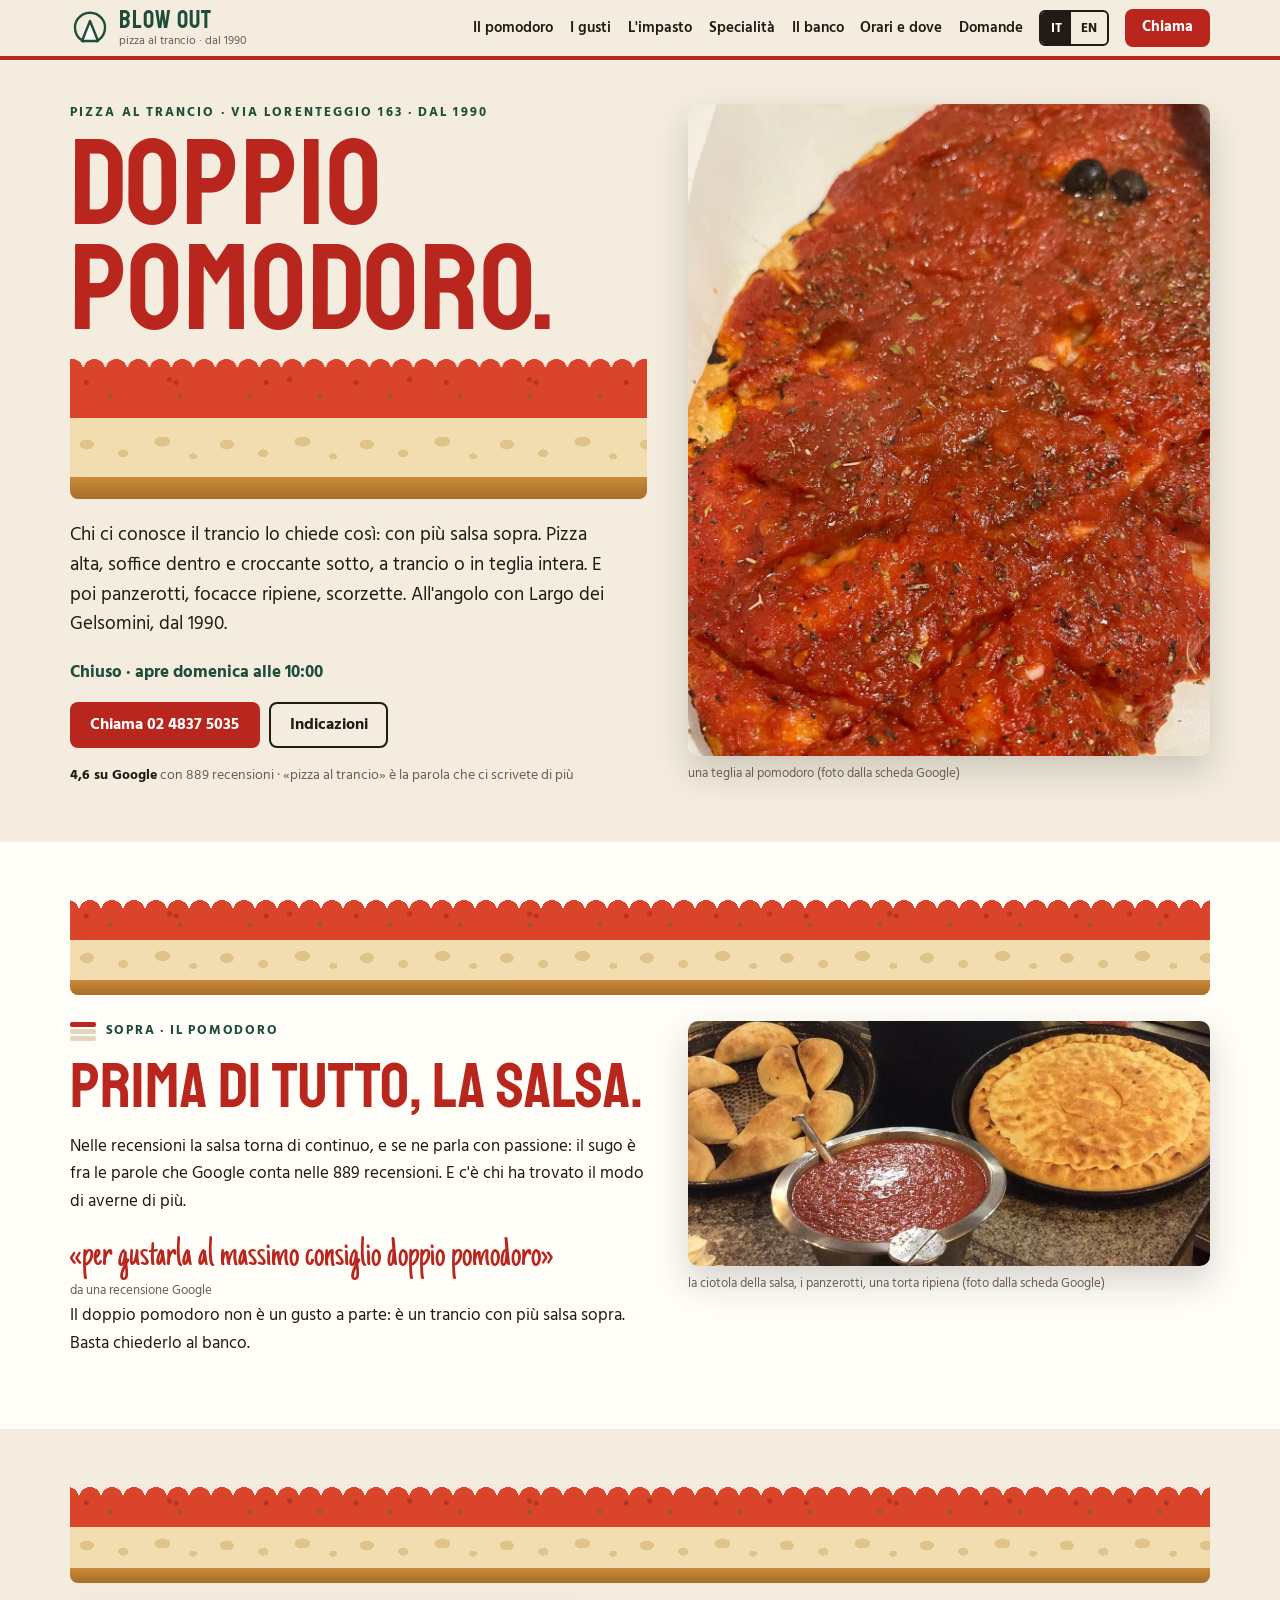
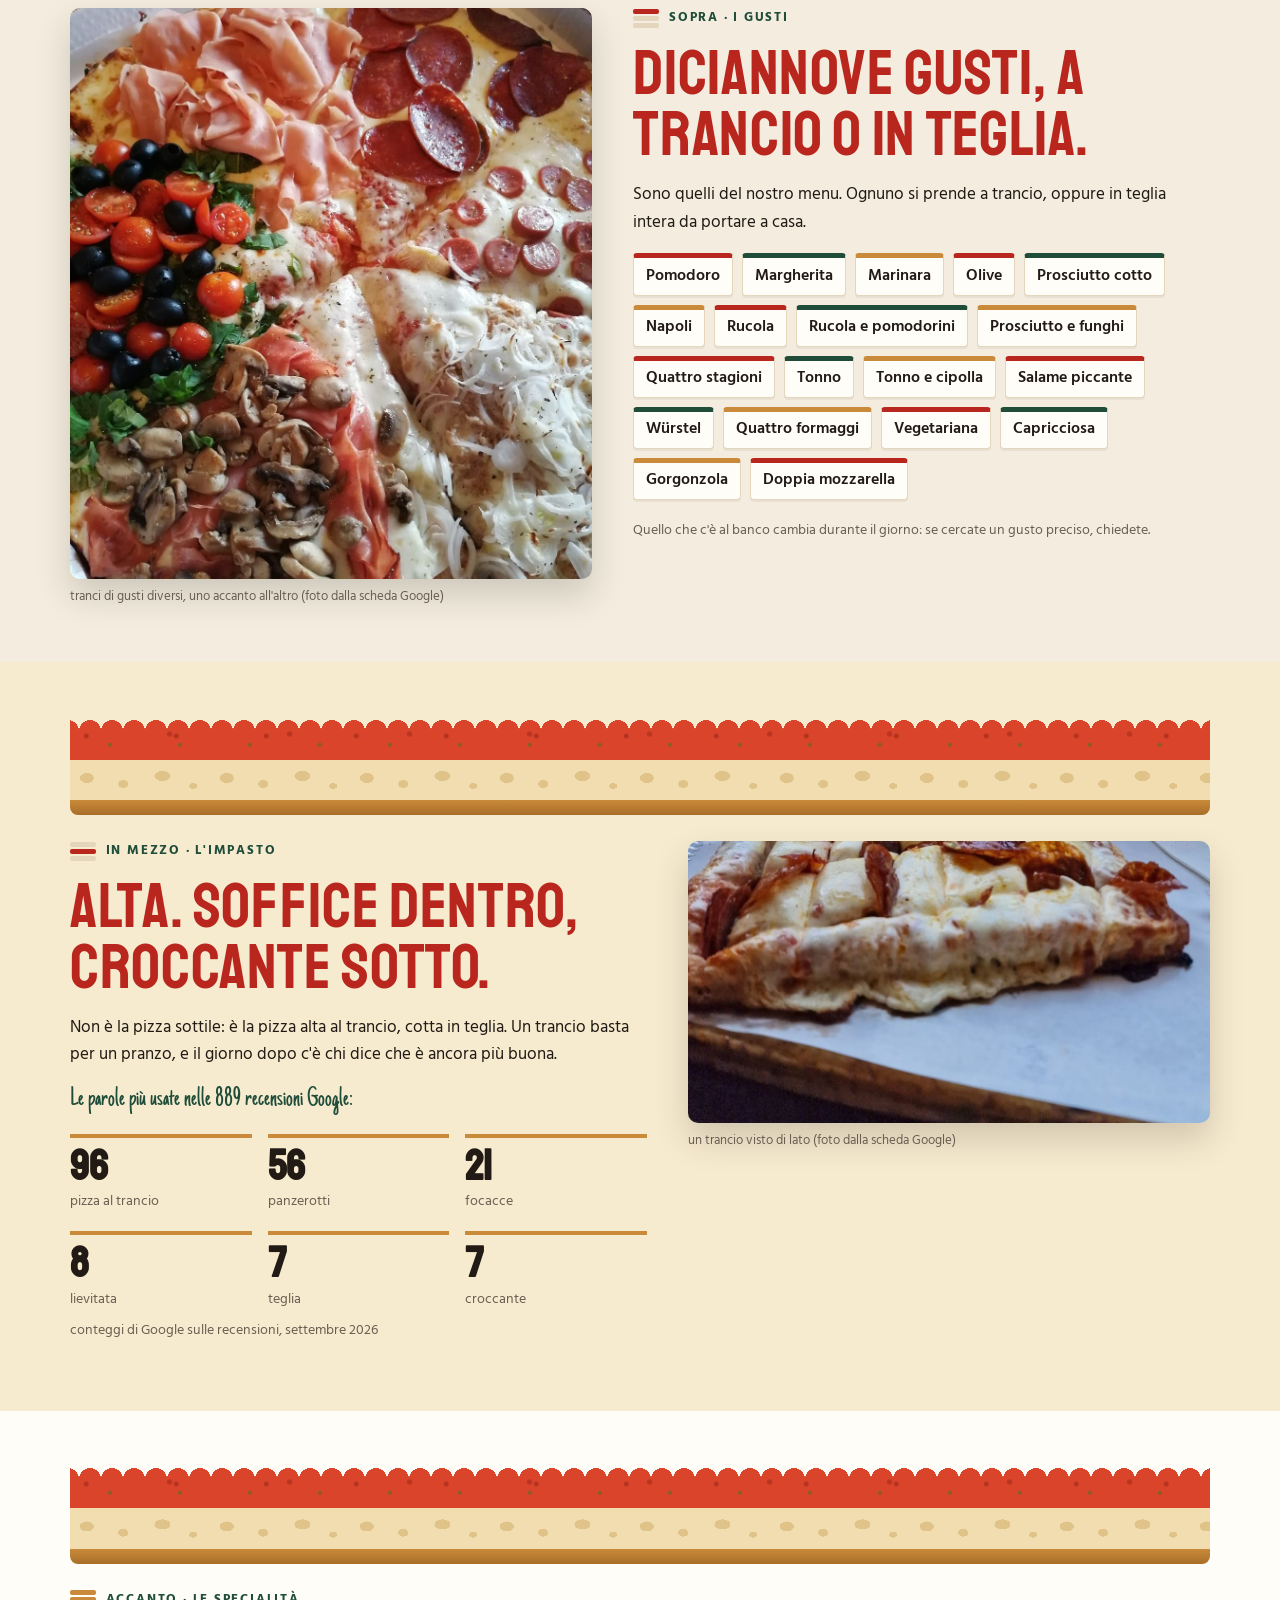
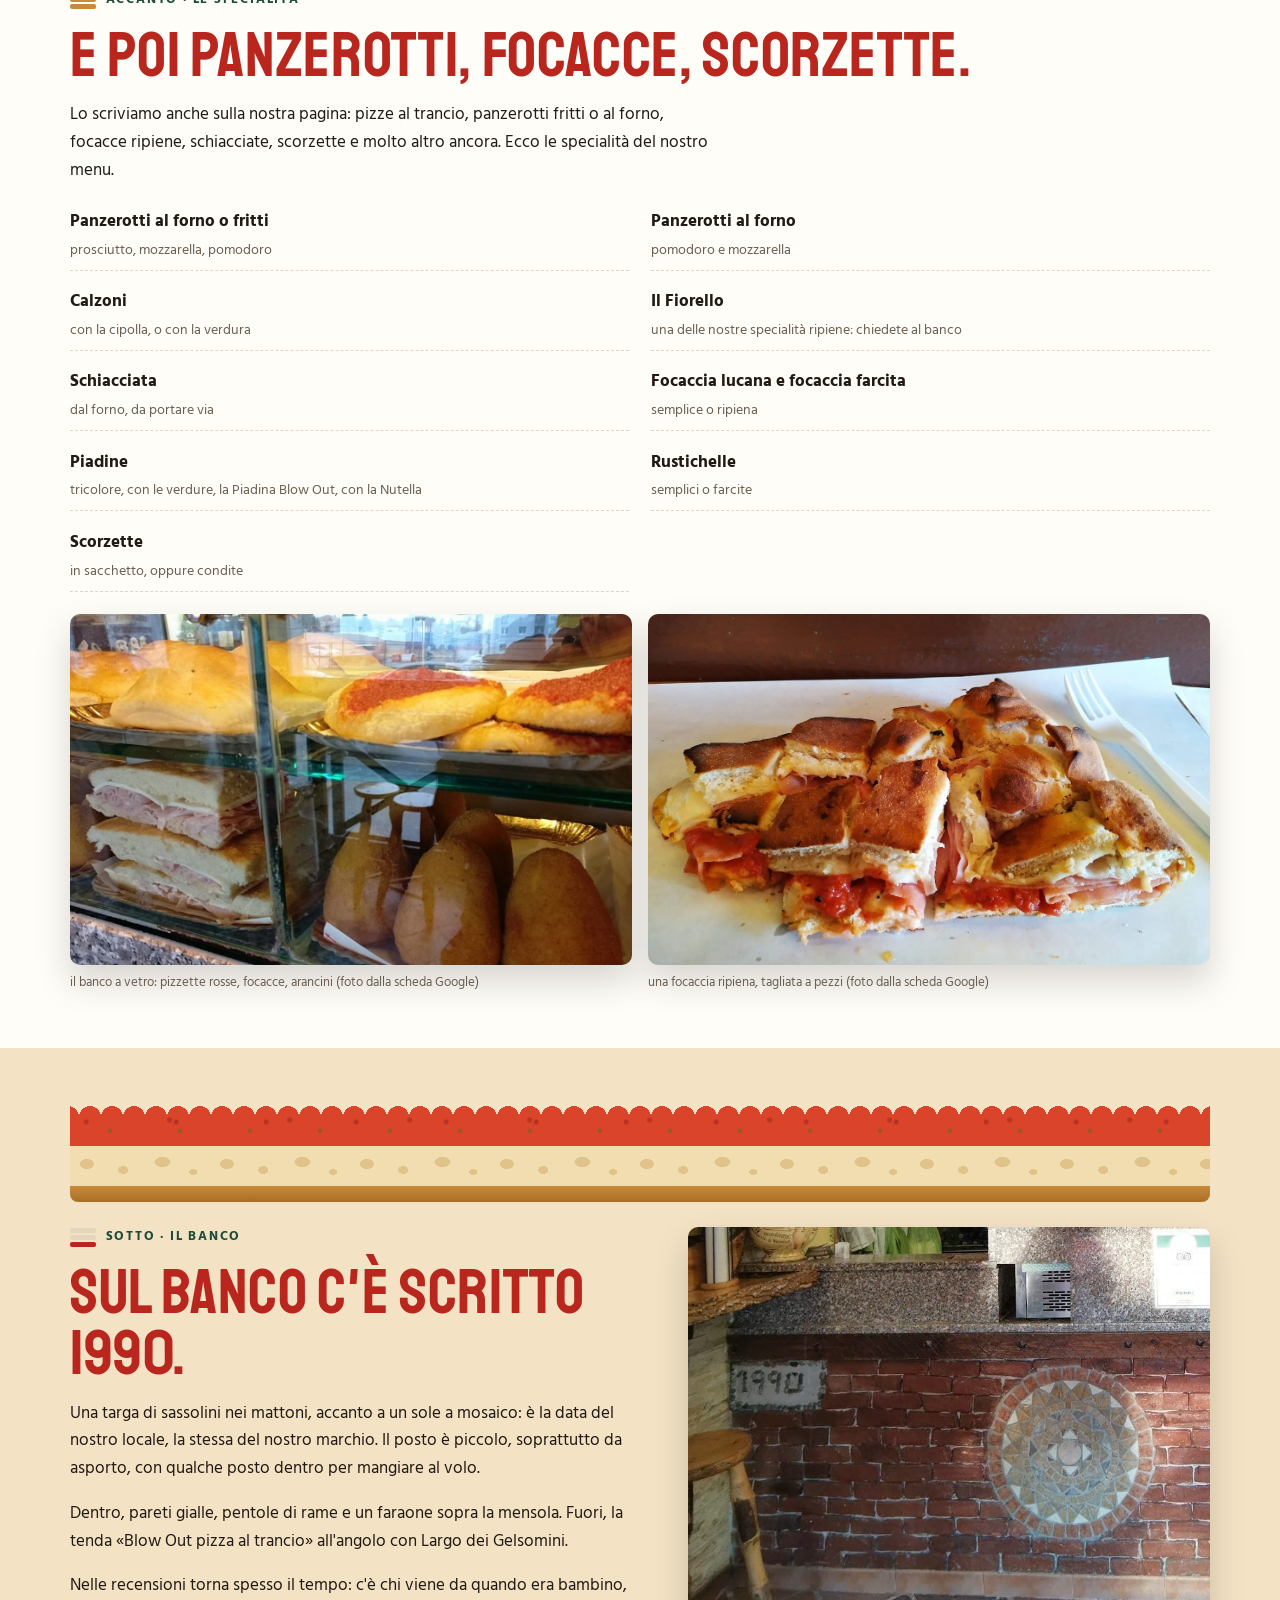
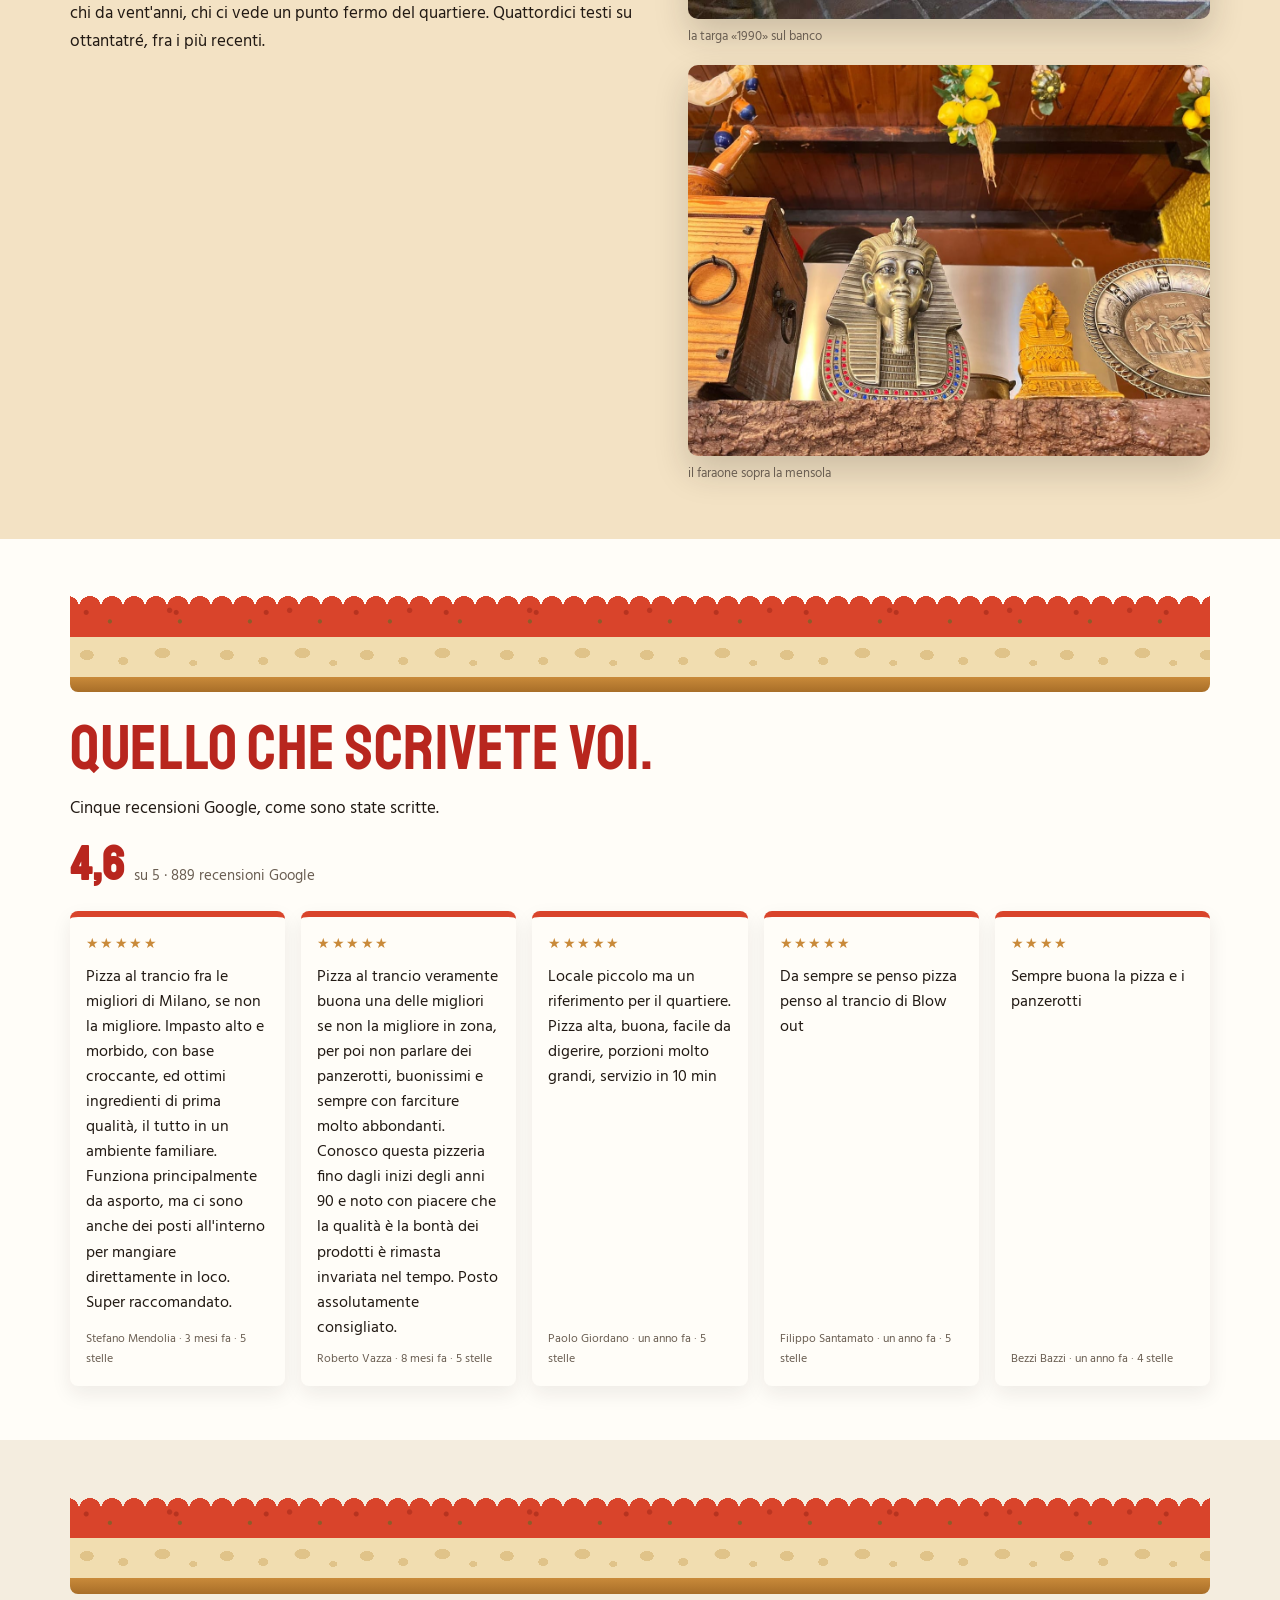
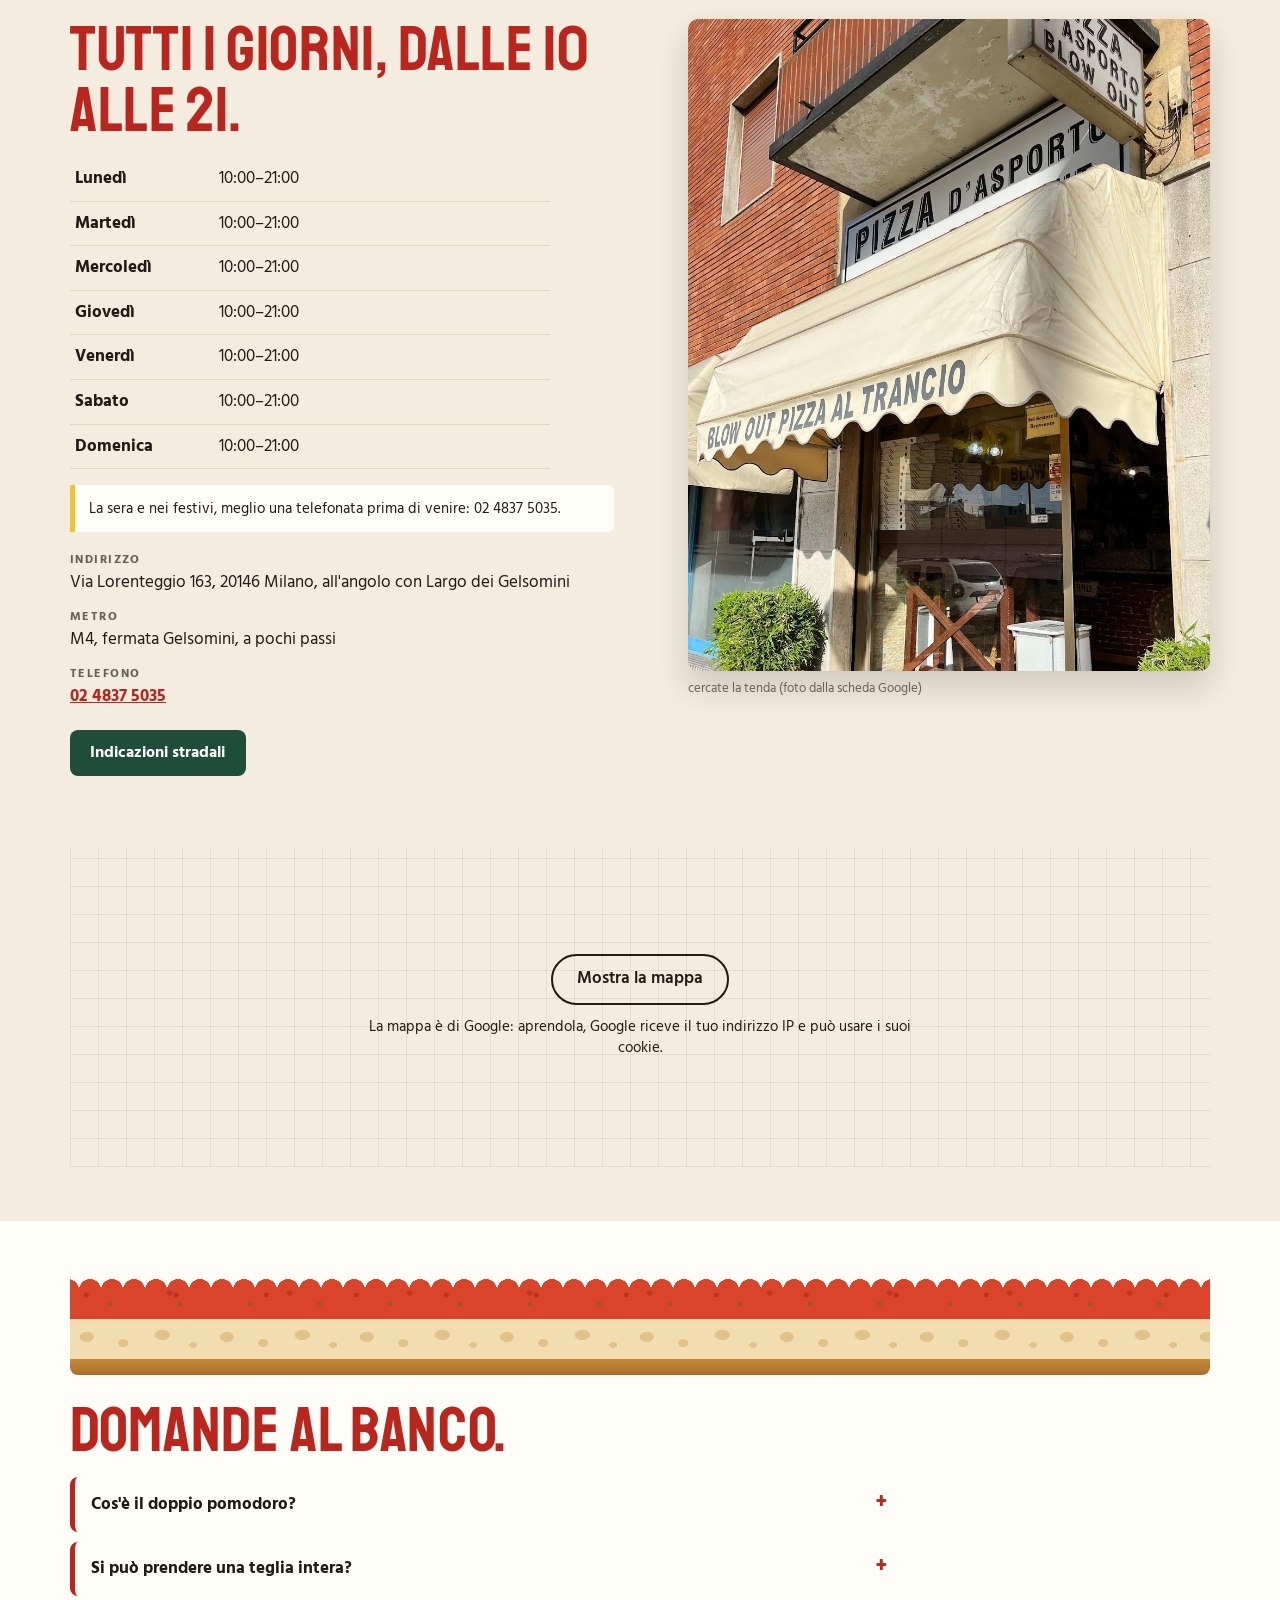
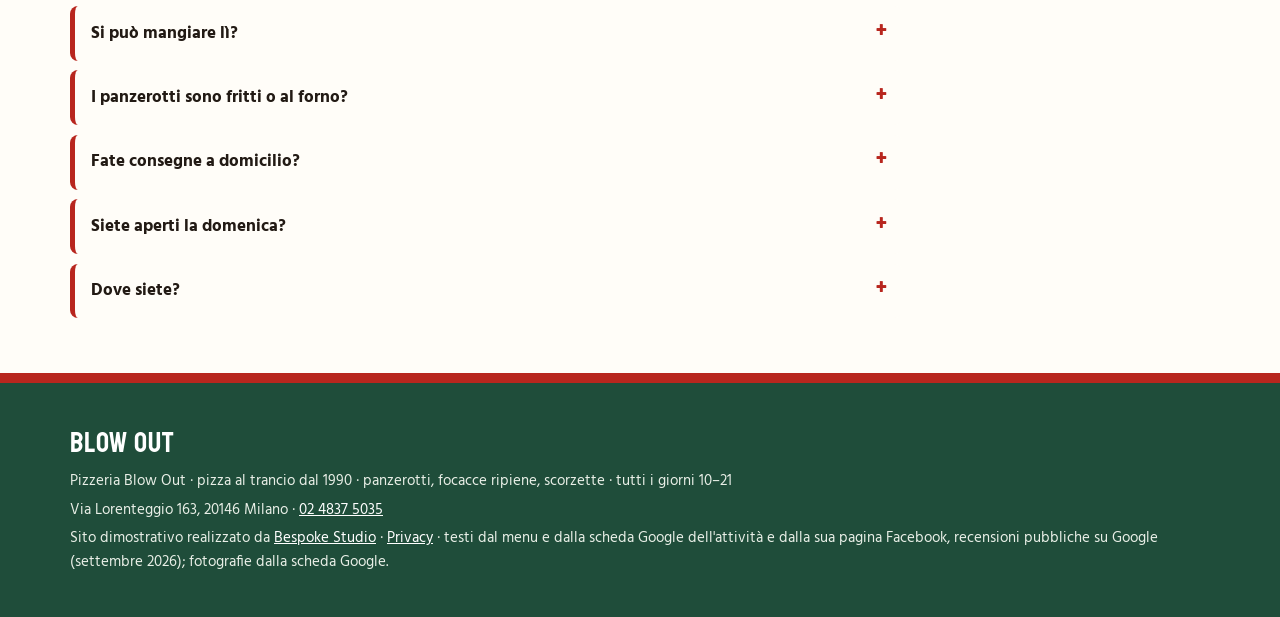
==== commit 73921df2: "Privacy e pulizia: caratteri sul sito, mappa al clic, informativa, noindex - caratteri copiati nel s" ====
--- a/index.html
+++ b/index.html
@@ -3,6 +3,7 @@
 <head>
 <meta charset="utf-8">
 <meta name="viewport" content="width=device-width, initial-scale=1">
+<meta name="robots" content="noindex">
 <title>Pizzeria Blow Out — Doppio pomodoro · pizza alta al trancio dal 1990, Via Lorenteggio 163, Milano</title>
 <meta name="description" content="Pizzeria Blow Out, Via Lorenteggio 163 all'angolo con Largo dei Gelsomini (M4 Gelsomini), Milano: pizza alta al trancio o in teglia, panzerotti fritti o al forno, focacce ripiene, scorzette. Dal 1990, tutti i giorni dalle 10 alle 21.">
 <link rel="canonical" href="https://rotenzark.github.io/pizzeria-blow-out/">
@@ -17,9 +18,7 @@
 <link rel="icon" href="img/favicon.svg" type="image/svg+xml">
 <link rel="icon" href="img/favicon-32.png" sizes="32x32" type="image/png">
 <link rel="apple-touch-icon" href="img/apple-touch-icon.png">
-<link rel="preconnect" href="https://fonts.googleapis.com">
-<link rel="preconnect" href="https://fonts.gstatic.com" crossorigin>
-<link href="https://fonts.googleapis.com/css2?family=Staatliches&family=Hind:wght@400;500;600;700&family=Just+Another+Hand&display=swap" rel="stylesheet">
+<link rel="stylesheet" href="fonts/fonts.css?v=1">
 <link rel="stylesheet" href="css/styles.css?v=1">
 <script src="https://cdn.jsdelivr.net/npm/gsap@3.12.5/dist/gsap.min.js" defer></script>
 <script src="https://cdn.jsdelivr.net/npm/gsap@3.12.5/dist/ScrollTrigger.min.js" defer></script>
@@ -266,7 +265,7 @@
           <figcaption data-i18n="o.fig">cercate la tenda (foto dalla scheda Google)</figcaption>
         </figure>
         <div class="mappa">
-          <iframe src="https://www.google.com/maps?q=Pizzeria+Blow+Out,+Via+Lorenteggio+163,+20146+Milano&amp;z=16&amp;output=embed" title="Mappa: Pizzeria Blow Out, Via Lorenteggio 163, Milano" loading="lazy" referrerpolicy="no-referrer-when-downgrade" allowfullscreen data-i18n-title="o.mappa"></iframe>
+          <div class="mappa-clic" data-mappa-clic style="--mappa-h: 320px"><template><iframe src="https://www.google.com/maps?q=Pizzeria+Blow+Out,+Via+Lorenteggio+163,+20146+Milano&amp;z=16&amp;output=embed" title="Mappa: Pizzeria Blow Out, Via Lorenteggio 163, Milano" loading="lazy" referrerpolicy="no-referrer-when-downgrade" allowfullscreen data-i18n-title="o.mappa"></iframe></template><div class="mappa-clic__velo"><a class="mappa-clic__btn" href="https://www.google.com/maps/search/?api=1&amp;query=Pizzeria+Blow+Out+Via+Lorenteggio+163+Milano" target="_blank" rel="noopener">Mostra la mappa</a><p class="mappa-clic__nota">La mappa è di Google: aprendola, Google riceve il tuo indirizzo IP e può usare i suoi cookie.</p></div></div>
         </div>
       </div>
     </div>
@@ -295,7 +294,7 @@
     <p class="piede__n">Blow Out</p>
     <p data-i18n="p.1">Pizzeria Blow Out · pizza al trancio dal 1990 · panzerotti, focacce ripiene, scorzette · tutti i giorni 10–21</p>
     <p>Via Lorenteggio 163, 20146 Milano · <a href="tel:+390248375035">02 4837 5035</a></p>
-    <p data-i18n="p.3">Sito dimostrativo realizzato da <a href="https://bespokestud.io" rel="noopener">Bespoke Studio</a> · testi dal menu e dalla scheda Google dell'attività e dalla sua pagina Facebook, recensioni pubbliche su Google (settembre 2026); fotografie dalla scheda Google.</p>
+    <p data-i18n="p.3">Sito dimostrativo realizzato da <a href="https://bespokestud.io" rel="noopener">Bespoke Studio</a> · <a href="privacy.html">Privacy</a> · testi dal menu e dalla scheda Google dell'attività e dalla sua pagina Facebook, recensioni pubbliche su Google (settembre 2026); fotografie dalla scheda Google.</p>
   </div>
 </footer>
 
@@ -311,5 +310,6 @@
   <img id="lightboxImg" src="" alt="">
 </div>
 
+<script src="js/mappa-clic.js?v=1" defer></script>
 </body>
 </html>
--- a/fonts/fonts.css
+++ b/fonts/fonts.css
@@ -0,0 +1,145 @@
+/* Caratteri ospitati sul sito: nessuna richiesta a Google Fonts o Fontshare (giro privacy 1/10/2026). Licenze in LICENSE.txt. */
+/* devanagari */
+@font-face {
+  font-family: 'Hind';
+  font-style: normal;
+  font-weight: 400;
+  font-display: swap;
+  src: url(hind-v18-5aU69_a8oxmIdGh4BCOz.woff2) format('woff2');
+  unicode-range: U+0900-097F, U+1CD0-1CF9, U+200C-200D, U+20A8, U+20B9, U+20F0, U+25CC, U+A830-A839, U+A8E0-A8FF, U+11B00-11B09;
+}
+/* latin-ext */
+@font-face {
+  font-family: 'Hind';
+  font-style: normal;
+  font-weight: 400;
+  font-display: swap;
+  src: url(hind-v18-5aU69_a8oxmIdGd4BCOz.woff2) format('woff2');
+  unicode-range: U+0100-02BA, U+02BD-02C5, U+02C7-02CC, U+02CE-02D7, U+02DD-02FF, U+0304, U+0308, U+0329, U+1D00-1DBF, U+1E00-1E9F, U+1EF2-1EFF, U+2020, U+20A0-20AB, U+20AD-20C0, U+2113, U+2C60-2C7F, U+A720-A7FF;
+}
+/* latin */
+@font-face {
+  font-family: 'Hind';
+  font-style: normal;
+  font-weight: 400;
+  font-display: swap;
+  src: url(hind-v18-5aU69_a8oxmIdGl4BA.woff2) format('woff2');
+  unicode-range: U+0000-00FF, U+0131, U+0152-0153, U+02BB-02BC, U+02C6, U+02DA, U+02DC, U+0304, U+0308, U+0329, U+2000-206F, U+20AC, U+2122, U+2191, U+2193, U+2212, U+2215, U+FEFF, U+FFFD;
+}
+/* devanagari */
+@font-face {
+  font-family: 'Hind';
+  font-style: normal;
+  font-weight: 500;
+  font-display: swap;
+  src: url(hind-v18-5aU19_a8oxmIfJpbER2SjQpf.woff2) format('woff2');
+  unicode-range: U+0900-097F, U+1CD0-1CF9, U+200C-200D, U+20A8, U+20B9, U+20F0, U+25CC, U+A830-A839, U+A8E0-A8FF, U+11B00-11B09;
+}
+/* latin-ext */
+@font-face {
+  font-family: 'Hind';
+  font-style: normal;
+  font-weight: 500;
+  font-display: swap;
+  src: url(hind-v18-5aU19_a8oxmIfJpbERKSjQpf.woff2) format('woff2');
+  unicode-range: U+0100-02BA, U+02BD-02C5, U+02C7-02CC, U+02CE-02D7, U+02DD-02FF, U+0304, U+0308, U+0329, U+1D00-1DBF, U+1E00-1E9F, U+1EF2-1EFF, U+2020, U+20A0-20AB, U+20AD-20C0, U+2113, U+2C60-2C7F, U+A720-A7FF;
+}
+/* latin */
+@font-face {
+  font-family: 'Hind';
+  font-style: normal;
+  font-weight: 500;
+  font-display: swap;
+  src: url(hind-v18-5aU19_a8oxmIfJpbERySjQ.woff2) format('woff2');
+  unicode-range: U+0000-00FF, U+0131, U+0152-0153, U+02BB-02BC, U+02C6, U+02DA, U+02DC, U+0304, U+0308, U+0329, U+2000-206F, U+20AC, U+2122, U+2191, U+2193, U+2212, U+2215, U+FEFF, U+FFFD;
+}
+/* devanagari */
+@font-face {
+  font-family: 'Hind';
+  font-style: normal;
+  font-weight: 600;
+  font-display: swap;
+  src: url(hind-v18-5aU19_a8oxmIfLZcER2SjQpf.woff2) format('woff2');
+  unicode-range: U+0900-097F, U+1CD0-1CF9, U+200C-200D, U+20A8, U+20B9, U+20F0, U+25CC, U+A830-A839, U+A8E0-A8FF, U+11B00-11B09;
+}
+/* latin-ext */
+@font-face {
+  font-family: 'Hind';
+  font-style: normal;
+  font-weight: 600;
+  font-display: swap;
+  src: url(hind-v18-5aU19_a8oxmIfLZcERKSjQpf.woff2) format('woff2');
+  unicode-range: U+0100-02BA, U+02BD-02C5, U+02C7-02CC, U+02CE-02D7, U+02DD-02FF, U+0304, U+0308, U+0329, U+1D00-1DBF, U+1E00-1E9F, U+1EF2-1EFF, U+2020, U+20A0-20AB, U+20AD-20C0, U+2113, U+2C60-2C7F, U+A720-A7FF;
+}
+/* latin */
+@font-face {
+  font-family: 'Hind';
+  font-style: normal;
+  font-weight: 600;
+  font-display: swap;
+  src: url(hind-v18-5aU19_a8oxmIfLZcERySjQ.woff2) format('woff2');
+  unicode-range: U+0000-00FF, U+0131, U+0152-0153, U+02BB-02BC, U+02C6, U+02DA, U+02DC, U+0304, U+0308, U+0329, U+2000-206F, U+20AC, U+2122, U+2191, U+2193, U+2212, U+2215, U+FEFF, U+FFFD;
+}
+/* devanagari */
+@font-face {
+  font-family: 'Hind';
+  font-style: normal;
+  font-weight: 700;
+  font-display: swap;
+  src: url(hind-v18-5aU19_a8oxmIfNJdER2SjQpf.woff2) format('woff2');
+  unicode-range: U+0900-097F, U+1CD0-1CF9, U+200C-200D, U+20A8, U+20B9, U+20F0, U+25CC, U+A830-A839, U+A8E0-A8FF, U+11B00-11B09;
+}
+/* latin-ext */
+@font-face {
+  font-family: 'Hind';
+  font-style: normal;
+  font-weight: 700;
+  font-display: swap;
+  src: url(hind-v18-5aU19_a8oxmIfNJdERKSjQpf.woff2) format('woff2');
+  unicode-range: U+0100-02BA, U+02BD-02C5, U+02C7-02CC, U+02CE-02D7, U+02DD-02FF, U+0304, U+0308, U+0329, U+1D00-1DBF, U+1E00-1E9F, U+1EF2-1EFF, U+2020, U+20A0-20AB, U+20AD-20C0, U+2113, U+2C60-2C7F, U+A720-A7FF;
+}
+/* latin */
+@font-face {
+  font-family: 'Hind';
+  font-style: normal;
+  font-weight: 700;
+  font-display: swap;
+  src: url(hind-v18-5aU19_a8oxmIfNJdERySjQ.woff2) format('woff2');
+  unicode-range: U+0000-00FF, U+0131, U+0152-0153, U+02BB-02BC, U+02C6, U+02DA, U+02DC, U+0304, U+0308, U+0329, U+2000-206F, U+20AC, U+2122, U+2191, U+2193, U+2212, U+2215, U+FEFF, U+FFFD;
+}
+/* latin-ext */
+@font-face {
+  font-family: 'Just Another Hand';
+  font-style: normal;
+  font-weight: 400;
+  font-display: swap;
+  src: url(justanotherhand-v21-845CNN4-AJyIGvIou-6yJKyptyOpOfr2DGiVSw.woff2) format('woff2');
+  unicode-range: U+0100-02BA, U+02BD-02C5, U+02C7-02CC, U+02CE-02D7, U+02DD-02FF, U+0304, U+0308, U+0329, U+1D00-1DBF, U+1E00-1E9F, U+1EF2-1EFF, U+2020, U+20A0-20AB, U+20AD-20C0, U+2113, U+2C60-2C7F, U+A720-A7FF;
+}
+/* latin */
+@font-face {
+  font-family: 'Just Another Hand';
+  font-style: normal;
+  font-weight: 400;
+  font-display: swap;
+  src: url(justanotherhand-v21-845CNN4-AJyIGvIou-6yJKyptyOpOfr4DGg.woff2) format('woff2');
+  unicode-range: U+0000-00FF, U+0131, U+0152-0153, U+02BB-02BC, U+02C6, U+02DA, U+02DC, U+0304, U+0308, U+0329, U+2000-206F, U+20AC, U+2122, U+2191, U+2193, U+2212, U+2215, U+FEFF, U+FFFD;
+}
+/* latin-ext */
+@font-face {
+  font-family: 'Staatliches';
+  font-style: normal;
+  font-weight: 400;
+  font-display: swap;
+  src: url(staatliches-v15-HI_OiY8KO6hCsQSoAPmtMYeVvpCNOw.woff2) format('woff2');
+  unicode-range: U+0100-02BA, U+02BD-02C5, U+02C7-02CC, U+02CE-02D7, U+02DD-02FF, U+0304, U+0308, U+0329, U+1D00-1DBF, U+1E00-1E9F, U+1EF2-1EFF, U+2020, U+20A0-20AB, U+20AD-20C0, U+2113, U+2C60-2C7F, U+A720-A7FF;
+}
+/* latin */
+@font-face {
+  font-family: 'Staatliches';
+  font-style: normal;
+  font-weight: 400;
+  font-display: swap;
+  src: url(staatliches-v15-HI_OiY8KO6hCsQSoAPmtMYebvpA.woff2) format('woff2');
+  unicode-range: U+0000-00FF, U+0131, U+0152-0153, U+02BB-02BC, U+02C6, U+02DA, U+02DC, U+0304, U+0308, U+0329, U+2000-206F, U+20AC, U+2122, U+2191, U+2193, U+2212, U+2215, U+FEFF, U+FFFD;
+}
--- a/css/styles.css
+++ b/css/styles.css
@@ -202,3 +202,12 @@
   html{scroll-behavior:auto}
   .reveal{opacity:1;transform:none;transition:none}
 }
+
+/*MAPPACLIC*/
+/* la mappa Google si carica solo al clic (giro privacy 1/10/2026) */
+.mappa-clic { display: flex; align-items: center; justify-content: center; width: 100%; height: 100%; min-height: var(--mappa-h, 320px); box-sizing: border-box; padding: 24px; text-align: center; background: repeating-linear-gradient(0deg, rgba(127, 127, 127, 0.14) 0 1px, transparent 1px 28px), repeating-linear-gradient(90deg, rgba(127, 127, 127, 0.14) 0 1px, transparent 1px 28px); }
+.mappa-clic__velo { display: flex; flex-direction: column; align-items: center; gap: 12px; max-width: 32em; }
+.mappa-clic__btn { display: inline-block; padding: 0.75em 1.4em; border: 2px solid currentColor; border-radius: 999px; color: inherit; font: inherit; font-weight: 600; line-height: 1.2; text-decoration: none; background: transparent; cursor: pointer; }
+.mappa-clic__btn:hover, .mappa-clic__btn:focus-visible { text-decoration: underline; }
+.mappa-clic__nota { margin: 0; font-size: 0.85em; line-height: 1.45; }
+/*/MAPPACLIC*/
